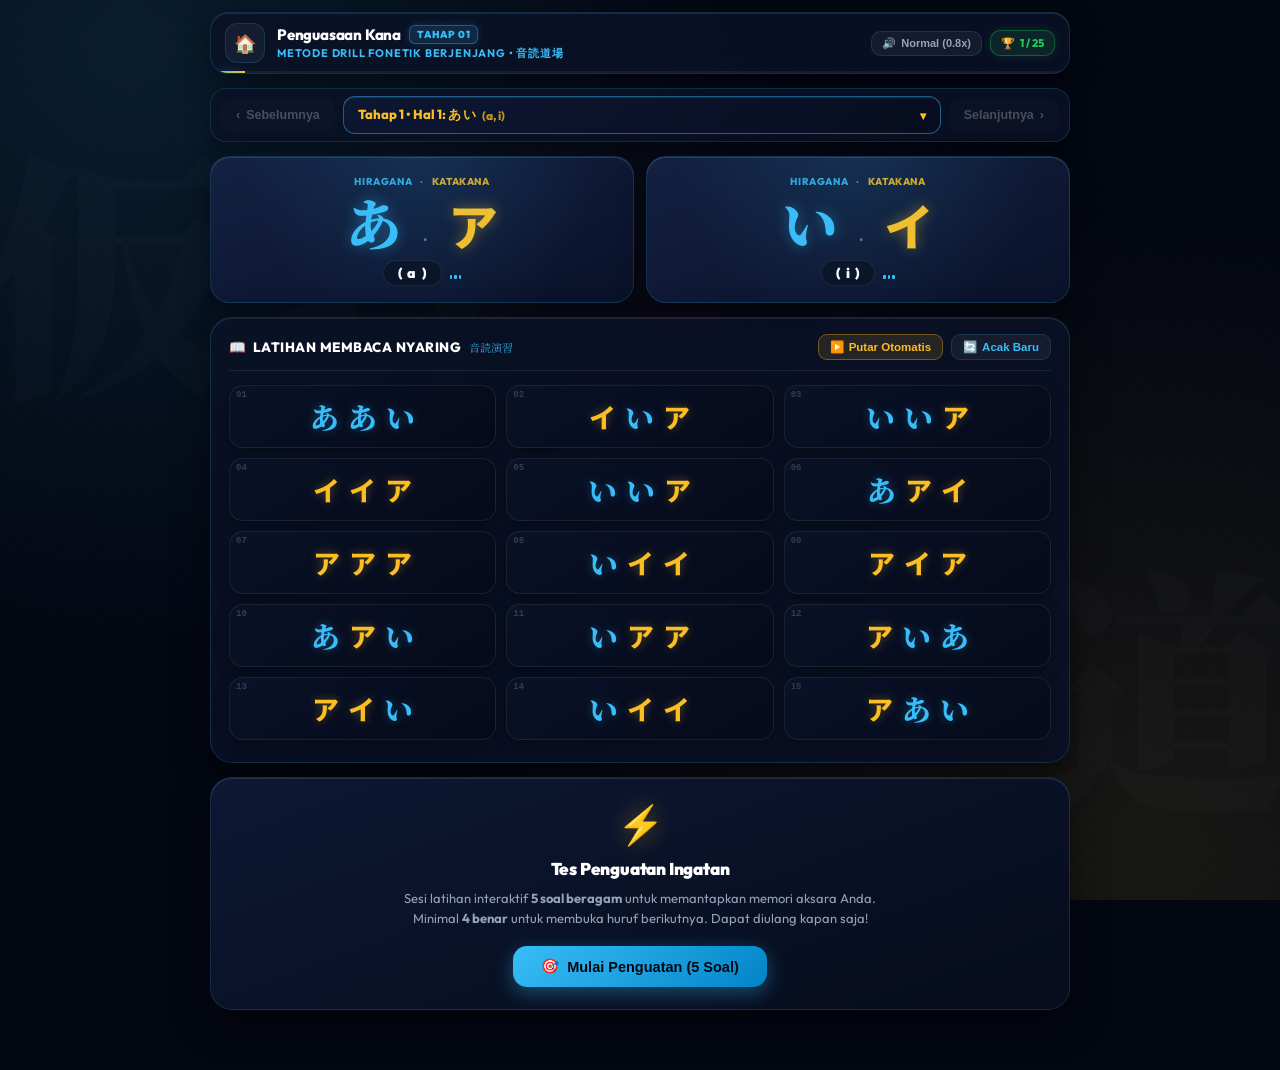
==== modules/kana/index.html @ bd441765 "Add files via upload" ====
<!DOCTYPE html>
<html lang="id">

<head>
  <meta charset="UTF-8">
  <meta name="viewport" content="width=device-width, initial-scale=1.0, viewport-fit=cover">
  <title>Penguasaan Huruf Kana - YOMIKATA N5</title>

  <!-- Google Fonts: Noto Serif JP, Noto Sans JP, Outfit -->
  <link rel="preconnect" href="https://fonts.googleapis.com">
  <link rel="preconnect" href="https://gstatic.com" crossorigin>
  <link
    href="https://fonts.googleapis.com/css2?family=Noto+Sans+JP:wght@700;800;900&family=Noto+Serif+JP:wght@700;800;900&family=Outfit:wght@400;500;600;700;800;900&display=swap"
    rel="stylesheet">

  <link rel="stylesheet" href="style.css?v=10.10">
</head>

<body>

  <!-- Watermark Kaligrafi Jepang di Latar Belakang -->
  <div class="bg-kanji-watermark left">仮名</div>
  <div class="bg-kanji-watermark right">道</div>

  <div class="kana-container">

    <!-- 1. TOP NAVBAR MASTERCLASS -->
    <header class="top-nav-bar">
      <!-- Hairline Progress Track -->
      <div class="nav-progress-track">
        <div class="nav-progress-fill" id="nav-progress-fill" style="width: 4%;"></div>
      </div>

      <div class="nav-left-group">
        <a class="btn-nav-icon" href="../../index.html?portal=1" title="Kembali ke Halaman Awal (Portal Utama)">🏠</a>
        <div class="nav-title-box">
          <div class="nav-title-main">
            <span class="nav-title-text"><span class="title-desktop-prefix">Penguasaan </span>Kana</span>
            <span id="nav-stage-badge" class="nav-stage-badge">TAHAP 01</span>
          </div>
          <span class="nav-title-sub">METODE DRILL FONETIK BERJENJANG • 音読道場</span>
        </div>
      </div>

      <div class="nav-right-group">
        <!-- Pengatur Tempo Lafal -->
        <button type="button" class="btn-speed-toggle" id="btn-speed-toggle" onclick="KanaApp.toggleSpeed()" title="Ubah Kecepatan Suara">
          <span>🔊</span> <span id="speed-label"><span class="speed-text-full">Normal </span>(0.8x)</span>
        </button>

        <!-- Progress Counter -->
        <div class="progress-pill">
          <span>🏆</span>
          <span id="nav-progress-text">1 / 25</span>
        </div>
      </div>
    </header>

    <!-- 2. PAGE NAVIGATION BAR (‹ HAL X / 25 › DENGAN CUSTOM POPOVER) -->
    <nav class="page-nav-bar">
      <button type="button" class="btn-page-step" id="btn-prev-page" onclick="KanaApp.stepPage(-1)" title="Halaman Sebelumnya">
        <span>‹</span> <span class="step-label-text">Sebelumnya</span>
      </button>

      <!-- Custom Dropdown Trigger (Non-browser popover) -->
      <div class="custom-select-trigger" id="custom-select-btn" onclick="KanaApp.toggleDropdown()" title="Pilih Tahap & Halaman">
        <span class="trigger-label" id="custom-select-label">Tahap 1 • Hal 1: あ い</span>
        <span class="trigger-caret" id="custom-select-caret">▾</span>
      </div>

      <button type="button" class="btn-page-step" id="btn-next-page" onclick="KanaApp.stepPage(1)" title="Halaman Selanjutnya">
        <span class="step-label-text">Selanjutnya </span><span>›</span>
      </button>
    </nav>

    <!-- 3. HEADER PENGENALAN HURUF (KANA BESAR + ROMAJI SAJA) -->
    <section class="iqra-header-grid" id="iqra-header-grid">
      <!-- Diisi otomatis oleh KanaApp.renderHeaderLetters() -->
    </section>

    <!-- 4. LEMBAR LATIHAN MEMBACA NYARING (15 KOTAK GENKOUYOUSHI • TANPA ROMAJI) -->
    <main class="iqra-sheet-card">
      <div class="sheet-header-row">
        <div class="sheet-title-box">
          <h2 class="sheet-title">
            <span>📖</span> Latihan Membaca Nyaring
          </h2>
          <span class="sheet-jp-sub">音読演習</span>
        </div>

        <div class="sheet-actions-group">
          <!-- Tombol Putar Otomatis Berurutan (Read-Along) -->
          <button type="button" class="btn-autoplay-drill" id="btn-autoplay-drill" onclick="KanaApp.toggleAutoPlay()" title="Putar Seluruh Kotak Berurutan">
            <span id="autoplay-icon">▶️</span> <span id="autoplay-text">Putar Otomatis</span>
          </button>

          <!-- Tombol Acak Ulang Huruf Baru -->
          <button type="button" class="btn-shuffle-drill" onclick="KanaApp.refreshDrillBoxes()" title="Acak Huruf Latihan Baru">
            <span>🔄</span> <span>Acak Baru</span>
          </button>
        </div>
      </div>

      <div class="drills-iqra-grid" id="drills-iqra-grid">
        <!-- 15 kotak dinamis (5 baris x 3 kolom) diisi oleh KanaApp.renderDrills() -->
      </div>
    </main>

    <!-- 5. MINI TES / UJIAN KELANCARAN KELULUSAN (DOJO ARENA) -->
    <section class="exam-section-card" id="exam-section-card">
      <!-- Diisi otomatis oleh KanaApp.renderExamCard() -->
    </section>

  </div>

  <!-- 6. CUSTOM POPOVER DROPDOWN OVERLAY -->
  <div class="custom-dropdown-overlay hidden" id="custom-dropdown-overlay" onclick="KanaApp.closeDropdown(event)">
    <div class="custom-dropdown-menu" onclick="event.stopPropagation()">
      <div class="dropdown-header-bar">
        <span class="dropdown-title">📑 Daftar Tahap & Halaman</span>
        <button type="button" class="dropdown-close-btn" onclick="KanaApp.toggleDropdown(false)" title="Tutup">✕</button>
      </div>
      <div class="dropdown-scroll-body" id="dropdown-scroll-body">
        <!-- Diisi otomatis oleh KanaApp.renderCustomDropdown() -->
      </div>
    </div>
  </div>

  <!-- SCRIPTS -->
  <script src="data.js?v=10.10"></script>
  <script src="script.js?v=10.10"></script>
</body>

</html>
---- modules/kana/style.css ----
/* ==========================================================================
   YOMIKATA: PENGUASAAN HURUF KANA (METODE IQRA' KANA)
   Desain Edisi Masterclass Obsidian Dojo: Mewah, Berirama, & Nyaman Digunakan
   ========================================================================== */

:root {
  --bg-base: #030712;
  --bg-surface: rgba(11, 18, 38, 0.88);
  --bg-surface-elevated: rgba(16, 27, 56, 0.94);
  --bg-card: rgba(14, 23, 49, 0.9);
  --bg-card-hover: rgba(22, 36, 74, 0.98);

  --border-glass: rgba(56, 189, 248, 0.16);
  --border-glass-subtle: rgba(255, 255, 255, 0.08);
  --border-accent: rgba(56, 189, 248, 0.45);
  --border-gold: rgba(251, 191, 36, 0.45);

  /* Dual Accent: Cyan for Hiragana, Imperial Gold for Katakana */
  --hira-color: #38bdf8;
  --hira-glow: rgba(56, 189, 248, 0.45);
  --hira-deep: #0284c7;

  --kata-color: #fbbf24;
  --kata-glow: rgba(251, 191, 36, 0.45);
  --kata-deep: #d97706;

  --text-main: #f8fafc;
  --text-sub: #94a3b8;
  --text-dim: #64748b;
  --success: #22c55e;
  --success-glow: rgba(34, 197, 94, 0.45);
  --danger: #ef4444;
  --danger-glow: rgba(239, 68, 68, 0.4);

  --font-jp-serif: 'Noto Serif JP', serif;
  --font-jp-sans: 'Noto Sans JP', sans-serif;
  --font-ui: 'Outfit', -apple-system, BlinkMacSystemFont, 'Segoe UI', Roboto, sans-serif;
}

/* ==========================================================================
   RESET & DASAR HALAMAN
   ========================================================================== */
* {
  box-sizing: border-box;
  margin: 0;
  padding: 0;
  -webkit-tap-highlight-color: transparent;
}

::selection {
  background: var(--hira-deep);
  color: #fff;
}

body {
  background-color: var(--bg-base);
  color: var(--text-main);
  font-family: var(--font-ui);
  min-height: 100vh;
  padding: 12px 14px 60px 14px;
  overflow-x: hidden;
  position: relative;
  background-image: 
    radial-gradient(circle at 10% 5%, rgba(56, 189, 248, 0.12) 0%, transparent 42%),
    radial-gradient(circle at 90% 95%, rgba(251, 191, 36, 0.09) 0%, transparent 45%),
    radial-gradient(circle at 50% 50%, rgba(236, 72, 153, 0.04) 0%, transparent 60%);
  background-attachment: fixed;
}

/* Latar Belakang Tekstur Geometris Tradisional Jepang (Asanoha Pattern) */
body::before {
  content: "";
  position: fixed;
  inset: 0;
  background-image: url("data:image/svg+xml,%3Csvg width='40' height='40' viewBox='0 0 40 40' xmlns='http://www.w3.org/2000/svg'%3E%3Cpath d='M20 0l20 20-20 20L0 20zM0 0l40 40M40 0L0 40' fill='none' stroke='%2338bdf8' stroke-width='0.5' stroke-opacity='0.035'/%3E%3C/svg%3E");
  pointer-events: none;
  z-index: 0;
}

/* Watermark Kaligrafi Jepang di Latar */
.bg-kanji-watermark {
  position: fixed;
  font-family: var(--font-jp-serif);
  font-size: clamp(140px, 22vw, 260px);
  font-weight: 900;
  color: rgba(255, 255, 255, 0.016);
  pointer-events: none;
  user-select: none;
  z-index: 0;
  line-height: 1;
}

.bg-kanji-watermark.left {
  top: 15%;
  left: -20px;
}

.bg-kanji-watermark.right {
  bottom: 10%;
  right: -20px;
}

.kana-container {
  max-width: 860px;
  margin: 0 auto;
  display: flex;
  flex-direction: column;
  gap: 14px;
  position: relative;
  z-index: 1;
}

/* ==========================================================================
   1. TOP NAVBAR MASTERCLASS (DENGAN PROGRESS TRACK & SPEED CONTROL)
   ========================================================================== */
.top-nav-bar {
  display: flex;
  align-items: center;
  justify-content: space-between;
  padding: 10px 14px;
  background: var(--bg-surface);
  border: 1px solid var(--border-glass);
  border-radius: 18px;
  backdrop-filter: blur(16px);
  -webkit-backdrop-filter: blur(16px);
  box-shadow: 0 8px 30px rgba(0, 0, 0, 0.45), inset 0 1px 0 rgba(255, 255, 255, 0.1);
  position: relative;
  overflow: hidden;
}

/* Progress Bar Hairline di Dasar Navbar */
.nav-progress-track {
  position: absolute;
  bottom: 0;
  left: 0;
  right: 0;
  height: 2px;
  background: rgba(255, 255, 255, 0.06);
}

.nav-progress-fill {
  height: 100%;
  background: linear-gradient(90deg, var(--hira-color) 0%, var(--kata-color) 100%);
  box-shadow: 0 0 10px var(--hira-glow);
  transition: width 0.4s ease;
}

.nav-left-group {
  display: flex;
  align-items: center;
  gap: 12px;
}

.btn-nav-icon {
  width: 40px;
  height: 40px;
  display: flex;
  align-items: center;
  justify-content: center;
  background: rgba(255, 255, 255, 0.05);
  border: 1px solid var(--border-glass);
  border-radius: 12px;
  color: #fff;
  font-size: 18px;
  text-decoration: none;
  cursor: pointer;
  transition: all 0.2s cubic-bezier(0.4, 0, 0.2, 1);
}

.btn-nav-icon:hover {
  background: rgba(56, 189, 248, 0.18);
  border-color: var(--hira-color);
  box-shadow: 0 0 14px var(--hira-glow);
  transform: translateY(-2px);
}

.btn-nav-icon:active {
  transform: scale(0.94);
}

.nav-title-box {
  display: flex;
  flex-direction: column;
  gap: 2px;
}

.nav-title-main {
  font-size: 15px;
  font-weight: 800;
  color: #fff;
  display: flex;
  align-items: center;
  gap: 8px;
  letter-spacing: -0.2px;
}

.nav-stage-badge {
  font-size: 10px;
  font-weight: 900;
  background: rgba(56, 189, 248, 0.15);
  color: var(--hira-color);
  padding: 2px 7px;
  border-radius: 6px;
  border: 1px solid rgba(56, 189, 248, 0.35);
  box-shadow: 0 0 8px rgba(56, 189, 248, 0.2);
  letter-spacing: 0.5px;
}

.nav-title-sub {
  font-size: 11px;
  font-weight: 700;
  color: var(--hira-color);
  letter-spacing: 0.8px;
  display: flex;
  align-items: center;
  gap: 4px;
}

.nav-right-group {
  display: flex;
  align-items: center;
  gap: 8px;
}

/* Tombol Pengatur Kecepatan Suara */
.btn-speed-toggle {
  background: rgba(255, 255, 255, 0.05);
  border: 1px solid var(--border-glass);
  color: var(--text-sub);
  padding: 5px 10px;
  border-radius: 10px;
  font-size: 11px;
  font-weight: 800;
  cursor: pointer;
  display: flex;
  align-items: center;
  gap: 5px;
  transition: all 0.2s ease;
  user-select: none;
}

.btn-speed-toggle:hover {
  background: rgba(56, 189, 248, 0.15);
  border-color: var(--hira-color);
  color: #fff;
}

.progress-pill {
  background: rgba(34, 197, 94, 0.12);
  border: 1px solid rgba(34, 197, 94, 0.35);
  color: var(--success);
  font-size: 11px;
  font-weight: 800;
  padding: 5px 10px;
  border-radius: 10px;
  display: flex;
  align-items: center;
  gap: 5px;
  box-shadow: 0 0 10px rgba(34, 197, 94, 0.15);
}

/* ==========================================================================
   2. CUSTOM PAGE STEPPER & NON-BROWSER DROPDOWN
   ========================================================================== */
.page-nav-bar {
  display: flex;
  align-items: center;
  justify-content: space-between;
  gap: 8px;
  background: var(--bg-surface);
  border: 1px solid var(--border-glass);
  border-radius: 16px;
  padding: 7px 10px;
  backdrop-filter: blur(12px);
  -webkit-backdrop-filter: blur(12px);
  box-shadow: 0 6px 20px rgba(0, 0, 0, 0.35);
}

.btn-page-step {
  background: rgba(255, 255, 255, 0.05);
  border: 1px solid var(--border-glass);
  color: #fff;
  padding: 9px 14px;
  border-radius: 11px;
  font-size: 12.5px;
  font-weight: 800;
  cursor: pointer;
  display: flex;
  align-items: center;
  gap: 6px;
  transition: all 0.2s cubic-bezier(0.4, 0, 0.2, 1);
  touch-action: manipulation;
  flex-shrink: 0;
}

.btn-page-step:hover:not(:disabled) {
  background: rgba(56, 189, 248, 0.18);
  border-color: var(--hira-color);
  box-shadow: 0 0 14px var(--hira-glow);
  transform: translateY(-1px);
}

.btn-page-step:active:not(:disabled) {
  transform: scale(0.96);
}

.btn-page-step:disabled {
  opacity: 0.25;
  cursor: not-allowed;
  border-color: transparent;
}

/* Custom Dropdown Trigger */
.custom-select-trigger {
  flex: 1;
  background: linear-gradient(135deg, rgba(14, 24, 52, 0.95) 0%, rgba(8, 14, 32, 0.98) 100%);
  border: 1.5px solid var(--border-accent);
  color: var(--kata-color);
  padding: 9px 14px;
  border-radius: 12px;
  display: flex;
  align-items: center;
  justify-content: space-between;
  gap: 8px;
  cursor: pointer;
  font-size: 13px;
  font-weight: 800;
  transition: all 0.2s ease;
  user-select: none;
  min-width: 0;
  box-shadow: inset 0 1px 0 rgba(255, 255, 255, 0.1);
}

.custom-select-trigger:hover {
  background: rgba(18, 32, 68, 0.98);
  border-color: var(--kata-color);
  box-shadow: 0 0 16px rgba(251, 191, 36, 0.25);
  transform: translateY(-1px);
}

.trigger-label {
  white-space: nowrap;
  overflow: hidden;
  text-overflow: ellipsis;
  display: flex;
  align-items: center;
  gap: 6px;
}

.trigger-caret {
  font-size: 12px;
  color: var(--kata-color);
  transition: transform 0.2s ease;
}

/* Custom Popover Modal Overlay */
.custom-dropdown-overlay {
  position: fixed;
  inset: 0;
  background: rgba(3, 7, 18, 0.78);
  backdrop-filter: blur(10px);
  -webkit-backdrop-filter: blur(10px);
  z-index: 999;
  display: flex;
  align-items: center;
  justify-content: center;
  padding: 16px;
  opacity: 1;
  transition: opacity 0.2s ease;
}

.custom-dropdown-overlay.hidden {
  display: none;
  opacity: 0;
}

.custom-dropdown-menu {
  background: linear-gradient(170deg, #0e1a38 0%, #060c1c 100%);
  border: 1.5px solid var(--border-accent);
  box-shadow: 0 20px 50px rgba(0, 0, 0, 0.85), 0 0 30px rgba(56, 189, 248, 0.25);
  border-radius: 20px;
  width: 100%;
  max-width: 460px;
  max-height: 82vh;
  display: flex;
  flex-direction: column;
  overflow: hidden;
  animation: popoverSlideUp 0.25s cubic-bezier(0.16, 1, 0.3, 1);
}

@keyframes popoverSlideUp {
  from {
    opacity: 0;
    transform: scale(0.95) translateY(12px);
  }
  to {
    opacity: 1;
    transform: scale(1) translateY(0);
  }
}

.dropdown-header-bar {
  padding: 14px 18px;
  background: rgba(255, 255, 255, 0.04);
  border-bottom: 1px solid var(--border-glass);
  display: flex;
  align-items: center;
  justify-content: space-between;
}

.dropdown-title {
  font-size: 13.5px;
  font-weight: 800;
  color: #fff;
  letter-spacing: 0.6px;
  text-transform: uppercase;
  display: flex;
  align-items: center;
  gap: 8px;
}

.dropdown-close-btn {
  background: rgba(255, 255, 255, 0.07);
  border: 1px solid var(--border-glass-subtle);
  color: #fff;
  width: 28px;
  height: 28px;
  border-radius: 50%;
  cursor: pointer;
  font-size: 13px;
  display: flex;
  align-items: center;
  justify-content: center;
  transition: all 0.15s ease;
}

.dropdown-close-btn:hover {
  background: rgba(239, 68, 68, 0.25);
  border-color: var(--danger);
  transform: rotate(90deg);
}

.dropdown-scroll-body {
  padding: 12px;
  overflow-y: auto;
  display: flex;
  flex-direction: column;
  gap: 12px;
  scrollbar-width: thin;
  scrollbar-color: var(--border-glass) transparent;
}

.stage-group-box {
  background: rgba(255, 255, 255, 0.02);
  border: 1px solid var(--border-glass-subtle);
  border-radius: 14px;
  padding: 8px 10px;
  display: flex;
  flex-direction: column;
  gap: 5px;
}

.stage-group-label {
  font-size: 11px;
  font-weight: 900;
  color: var(--hira-color);
  padding: 4px 6px;
  text-transform: uppercase;
  letter-spacing: 0.6px;
  display: flex;
  align-items: center;
  justify-content: space-between;
}

.dropdown-item-btn {
  background: rgba(255, 255, 255, 0.035);
  border: 1px solid transparent;
  color: var(--text-sub);
  padding: 10px 12px;
  border-radius: 10px;
  font-size: 13px;
  font-weight: 700;
  text-align: left;
  cursor: pointer;
  display: flex;
  align-items: center;
  justify-content: space-between;
  transition: all 0.15s ease;
}

.dropdown-item-btn:hover:not(.locked) {
  background: rgba(56, 189, 248, 0.16);
  border-color: var(--hira-color);
  color: #fff;
  transform: translateX(3px);
}

.dropdown-item-btn.active {
  background: rgba(251, 191, 36, 0.18);
  border-color: var(--kata-color);
  color: var(--kata-color);
  font-weight: 900;
  box-shadow: 0 0 12px rgba(251, 191, 36, 0.2);
}

.dropdown-item-btn.locked {
  opacity: 0.45;
  cursor: not-allowed;
  background: rgba(255, 255, 255, 0.015);
}

/* ==========================================================================
   3. HEADER PENGENALAN HURUF (2 ATAU 3 HURUF BESAR: KANA + ROMAJI SAJA)
   ========================================================================== */
.iqra-header-grid {
  display: grid;
  grid-template-columns: repeat(auto-fit, minmax(200px, 1fr));
  gap: 12px;
}

.iqra-header-card {
  background: linear-gradient(160deg, rgba(20, 34, 68, 0.95) 0%, rgba(10, 18, 42, 0.98) 100%);
  border: 1.5px solid var(--border-glass);
  border-radius: 20px;
  padding: 18px 14px 16px 14px;
  display: flex;
  flex-direction: column;
  align-items: center;
  justify-content: center;
  gap: 8px;
  cursor: pointer;
  transition: all 0.22s cubic-bezier(0.4, 0, 0.2, 1);
  box-shadow: 0 10px 28px rgba(0, 0, 0, 0.45), inset 0 1px 0 rgba(255, 255, 255, 0.12);
  touch-action: manipulation;
  position: relative;
  overflow: hidden;
}

/* Kilauan diagonal halus pada hover */
.iqra-header-card::after {
  content: "";
  position: absolute;
  inset: 0;
  background: radial-gradient(circle at 50% 0%, rgba(56, 189, 248, 0.12) 0%, transparent 70%);
  pointer-events: none;
}

.iqra-header-card:hover {
  border-color: var(--hira-color);
  box-shadow: 0 12px 35px rgba(56, 189, 248, 0.25), 0 0 20px rgba(56, 189, 248, 0.2);
  transform: translateY(-3px);
}

.iqra-header-card:active {
  transform: scale(0.97);
}

/* Tag kecil penanda Hiragana (Cyan) & Katakana (Gold) */
.iqra-script-tags {
  display: flex;
  align-items: center;
  gap: 8px;
  font-size: 10px;
  font-weight: 800;
  text-transform: uppercase;
  letter-spacing: 0.6px;
  margin-bottom: -2px;
}

.tag-hira {
  color: var(--hira-color);
  opacity: 0.85;
}

.tag-dot {
  font-size: 8px;
  color: var(--text-dim);
}

.tag-kata {
  color: var(--kata-color);
  opacity: 0.85;
}

.iqra-glyph-pair {
  display: flex;
  align-items: baseline;
  justify-content: center;
  gap: 14px;
  position: relative;
}

.iqra-hira {
  font-family: var(--font-jp-serif);
  font-size: clamp(40px, 9.5vw, 56px);
  font-weight: 900;
  color: var(--hira-color);
  line-height: 1;
  text-shadow: 0 0 14px var(--hira-glow);
  transition: transform 0.2s ease;
}

.iqra-dot {
  font-size: 18px;
  color: var(--text-dim);
}

.iqra-kata {
  font-family: var(--font-jp-sans);
  font-size: clamp(36px, 8.5vw, 50px);
  font-weight: 800;
  color: var(--kata-color);
  line-height: 1;
  text-shadow: 0 0 14px var(--kata-glow);
  transition: transform 0.2s ease;
}

.iqra-header-card:hover .iqra-hira,
.iqra-header-card:hover .iqra-kata {
  transform: scale(1.05);
}

/* Romaji Pill yang elegan */
.iqra-romaji-pill {
  background: rgba(0, 0, 0, 0.35);
  border: 1px solid var(--border-glass-subtle);
  border-radius: 20px;
  padding: 3px 14px;
  display: flex;
  align-items: center;
  gap: 6px;
}

.iqra-romaji-text {
  font-size: 14px;
  font-weight: 900;
  color: #fff;
  letter-spacing: 1.2px;
}

/* Indikator Animasi Gelombang Suara (Audio Wave Bars) */
.audio-wave-bars {
  display: inline-flex;
  align-items: flex-end;
  gap: 2px;
  height: 12px;
}

.audio-wave-bars span {
  width: 2.5px;
  background: var(--hira-color);
  border-radius: 1px;
  height: 4px;
  transition: height 0.2s ease;
}

.iqra-header-card.sounding .audio-wave-bars span:nth-child(1) {
  animation: waveAnim 0.35s infinite alternate ease-in-out;
}
.iqra-header-card.sounding .audio-wave-bars span:nth-child(2) {
  animation: waveAnim 0.35s 0.12s infinite alternate ease-in-out;
}
.iqra-header-card.sounding .audio-wave-bars span:nth-child(3) {
  animation: waveAnim 0.35s 0.24s infinite alternate ease-in-out;
}

@keyframes waveAnim {
  from { height: 3px; }
  to { height: 12px; }
}

/* ==========================================================================
   4. LEMBAR LATIHAN MEMBACA NYARING (5 BARIS x 3 KOLOM • 15 KOTAK GENKOUYOUSHI)
   ========================================================================== */
.iqra-sheet-card {
  background: var(--bg-surface);
  border: 1.5px solid var(--border-glass);
  border-radius: 22px;
  padding: 16px 18px 22px 18px;
  display: flex;
  flex-direction: column;
  gap: 14px;
  box-shadow: 0 12px 35px rgba(0, 0, 0, 0.5), inset 0 1px 0 rgba(255, 255, 255, 0.08);
  backdrop-filter: blur(14px);
  -webkit-backdrop-filter: blur(14px);
}

.sheet-header-row {
  display: flex;
  align-items: center;
  justify-content: space-between;
  padding-bottom: 10px;
  border-bottom: 1px solid rgba(255, 255, 255, 0.08);
  gap: 10px;
}

.sheet-title-box {
  display: flex;
  align-items: baseline;
  gap: 8px;
}

.sheet-title {
  font-size: 13.5px;
  font-weight: 800;
  color: #fff;
  display: flex;
  align-items: center;
  gap: 6px;
  letter-spacing: 0.5px;
  text-transform: uppercase;
}

.sheet-jp-sub {
  font-family: var(--font-jp-serif);
  font-size: 11px;
  color: var(--hira-color);
  opacity: 0.85;
}

.sheet-actions-group {
  display: flex;
  align-items: center;
  gap: 8px;
}

/* Tombol Putar Otomatis (Auto-Play Read-Along) */
.btn-autoplay-drill {
  background: rgba(251, 191, 36, 0.12);
  border: 1px solid rgba(251, 191, 36, 0.35);
  color: var(--kata-color);
  padding: 5px 11px;
  border-radius: 9px;
  font-size: 11.5px;
  font-weight: 800;
  cursor: pointer;
  display: inline-flex;
  align-items: center;
  gap: 5px;
  transition: all 0.18s ease;
  user-select: none;
}

.btn-autoplay-drill:hover {
  background: rgba(251, 191, 36, 0.22);
  border-color: var(--kata-color);
  box-shadow: 0 0 12px rgba(251, 191, 36, 0.3);
}

.btn-autoplay-drill.playing {
  background: rgba(239, 68, 68, 0.2);
  border-color: var(--danger);
  color: #fca5a5;
}

/* Tombol Acak Ulang */
.btn-shuffle-drill {
  background: rgba(255, 255, 255, 0.05);
  border: 1px solid var(--border-glass);
  color: var(--hira-color);
  padding: 5px 11px;
  border-radius: 9px;
  font-size: 11.5px;
  font-weight: 800;
  cursor: pointer;
  display: inline-flex;
  align-items: center;
  gap: 5px;
  transition: all 0.18s ease;
  user-select: none;
}

.btn-shuffle-drill:hover {
  background: rgba(56, 189, 248, 0.18);
  border-color: var(--hira-color);
  color: #fff;
  box-shadow: 0 0 12px var(--hira-glow);
}

.btn-shuffle-drill:hover span:first-child {
  transform: rotate(180deg);
  transition: transform 0.3s ease;
}

/* Grid 5 Baris ke Bawah x 3 Kolom ke Samping (15 Kotak Total) */
.drills-iqra-grid {
  display: grid;
  grid-template-columns: repeat(3, 1fr);
  gap: 10px;
}

.iqra-3char-box {
  background: linear-gradient(150deg, rgba(10, 18, 40, 0.92) 0%, rgba(6, 11, 26, 0.96) 100%);
  border: 1.5px solid var(--border-glass-subtle);
  border-radius: 14px;
  padding: 16px 8px;
  display: flex;
  align-items: center;
  justify-content: center;
  gap: 9px;
  cursor: pointer;
  transition: all 0.18s cubic-bezier(0.4, 0, 0.2, 1);
  touch-action: manipulation;
  user-select: none;
  position: relative;
  box-shadow: 0 4px 14px rgba(0, 0, 0, 0.35);
  overflow: hidden;
}

/* Nomor Petak Micro (01 - 15) di Pojok Kiri Atas Tile ala Lembaran Kerja */
.iqra-3char-box::before {
  content: attr(data-tile-num);
  position: absolute;
  top: 4px;
  left: 6px;
  font-size: 9px;
  font-weight: 800;
  color: rgba(255, 255, 255, 0.18);
  font-family: monospace;
  pointer-events: none;
}

.iqra-3char-box:hover {
  background: rgba(56, 189, 248, 0.12);
  border-color: var(--hira-color);
  box-shadow: 0 0 18px rgba(56, 189, 248, 0.28);
  transform: translateY(-2px);
}

.iqra-3char-box:active {
  transform: scale(0.96);
}

/* Efek Saat Kotak Bersuara (Sounding / Auto-play) */
.iqra-3char-box.sounding {
  background: rgba(56, 189, 248, 0.25) !important;
  border-color: var(--hira-color) !important;
  box-shadow: 0 0 25px var(--hira-glow), inset 0 0 15px rgba(56, 189, 248, 0.25) !important;
  transform: scale(1.02);
}

.k-char-hira {
  font-family: var(--font-jp-serif);
  font-size: clamp(23px, 5.5vw, 29px);
  font-weight: 900;
  color: var(--hira-color);
  line-height: 1;
  text-shadow: 0 0 10px rgba(56, 189, 248, 0.35);
}

.k-char-kata {
  font-family: var(--font-jp-sans);
  font-size: clamp(21px, 5vw, 27px);
  font-weight: 800;
  color: var(--kata-color);
  line-height: 1;
  text-shadow: 0 0 10px rgba(251, 191, 36, 0.35);
}

/* ==========================================================================
   5. MINI TES & UJIAN KELANCARAN KELULUSAN (DOJO ARENA)
   ========================================================================== */
.exam-section-card {
  background: linear-gradient(160deg, rgba(14, 25, 54, 0.95) 0%, rgba(6, 12, 28, 0.98) 100%);
  border: 1.5px solid var(--border-glass);
  border-radius: 22px;
  padding: 22px 18px;
  display: flex;
  flex-direction: column;
  gap: 14px;
  text-align: center;
  box-shadow: 0 12px 35px rgba(0, 0, 0, 0.5), inset 0 1px 0 rgba(255, 255, 255, 0.1);
  position: relative;
  overflow: hidden;
}

.exam-section-card.is-stage-final {
  border-color: var(--border-gold);
  box-shadow: 0 0 35px rgba(251, 191, 36, 0.25), inset 0 1px 0 rgba(251, 191, 36, 0.2);
}

.exam-banner-idle {
  display: flex;
  flex-direction: column;
  align-items: center;
  gap: 10px;
}

.exam-badge-icon {
  font-size: 38px;
  filter: drop-shadow(0 0 12px rgba(251, 191, 36, 0.4));
  animation: pulseIcon 2.5s infinite ease-in-out;
}

@keyframes pulseIcon {
  0%, 100% { transform: scale(1); }
  50% { transform: scale(1.08); }
}

.exam-title-text {
  font-size: 17px;
  font-weight: 900;
  color: #fff;
  letter-spacing: -0.2px;
}

.exam-desc-text {
  font-size: 13px;
  color: var(--text-sub);
  max-width: 480px;
  line-height: 1.5;
}

.btn-start-exam {
  background: linear-gradient(135deg, #38bdf8 0%, #0284c7 100%);
  color: #030712;
  font-size: 14.5px;
  font-weight: 900;
  padding: 12px 28px;
  border-radius: 14px;
  border: none;
  cursor: pointer;
  margin-top: 8px;
  box-shadow: 0 6px 20px rgba(56, 189, 248, 0.35);
  transition: all 0.2s cubic-bezier(0.4, 0, 0.2, 1);
  touch-action: manipulation;
  display: inline-flex;
  align-items: center;
  gap: 8px;
}

.btn-start-exam.gold {
  background: linear-gradient(135deg, #fbbf24 0%, #d97706 100%);
  box-shadow: 0 6px 20px rgba(251, 191, 36, 0.4);
}

.btn-start-exam:hover {
  transform: translateY(-2px);
  filter: brightness(1.1);
}

.btn-start-exam:active {
  transform: scale(0.97);
}

/* Exam Active Panel State */
.exam-active-panel {
  display: flex;
  flex-direction: column;
  align-items: center;
  gap: 16px;
  width: 100%;
  animation: examPanelEnter 0.28s cubic-bezier(0.16, 1, 0.3, 1);
}

@keyframes examPanelEnter {
  0% { opacity: 0; transform: translateY(8px) scale(0.99); }
  100% { opacity: 1; transform: translateY(0) scale(1); }
}

.exam-meta-bar {
  display: flex;
  align-items: center;
  justify-content: space-between;
  width: 100%;
  max-width: 420px;
  font-size: 11.5px;
  font-weight: 800;
  gap: 8px;
  flex-wrap: wrap;
}

.exam-model-badge {
  background: rgba(255, 255, 255, 0.05);
  border: 1px solid rgba(255, 255, 255, 0.12);
  color: var(--text-sub);
  font-size: 10.5px;
  font-weight: 700;
  padding: 2px 8px;
  border-radius: 6px;
  letter-spacing: 0.3px;
  white-space: nowrap;
}

.exam-streak-pill {
  background: linear-gradient(135deg, rgba(239, 68, 68, 0.3) 0%, rgba(245, 158, 11, 0.38) 100%);
  border: 1px solid rgba(245, 158, 11, 0.7);
  color: #fde047;
  font-size: 10.5px;
  font-weight: 900;
  padding: 2px 9px;
  border-radius: 999px;
  box-shadow: 0 0 14px rgba(245, 158, 11, 0.4);
  animation: streakFire 0.6s infinite alternate ease-in-out;
  display: inline-flex;
  align-items: center;
  gap: 3px;
  white-space: nowrap;
}

@keyframes streakFire {
  0% { transform: scale(0.96); box-shadow: 0 0 8px rgba(245, 158, 11, 0.3); }
  100% { transform: scale(1.05); box-shadow: 0 0 18px rgba(245, 158, 11, 0.65); }
}

/* Script Target Badges (Hiragana vs Katakana Indicator) */
.script-badge {
  display: inline-flex;
  align-items: center;
  gap: 6px;
  font-size: 11px;
  font-weight: 800;
  padding: 4px 12px;
  border-radius: 999px;
  letter-spacing: 0.5px;
  user-select: none;
  box-shadow: 0 2px 8px rgba(0, 0, 0, 0.3);
}

.script-badge.hira-badge {
  background: rgba(56, 189, 248, 0.15);
  border: 1.5px solid rgba(56, 189, 248, 0.55);
  color: var(--hira-color);
  box-shadow: 0 0 14px rgba(56, 189, 248, 0.25);
}

.script-badge.kata-badge {
  background: rgba(251, 191, 36, 0.15);
  border: 1.5px solid rgba(251, 191, 36, 0.55);
  color: var(--kata-color);
  box-shadow: 0 0 14px rgba(251, 191, 36, 0.25);
}

/* Floating Praise Toast */
.praise-toast {
  position: fixed;
  z-index: 100000;
  pointer-events: none;
  font-size: 13.5px;
  font-weight: 900;
  padding: 6px 14px;
  border-radius: 999px;
  letter-spacing: 0.4px;
  transform: translate(-50%, -50%);
  animation: praiseFloat 0.95s cubic-bezier(0.16, 1, 0.3, 1) forwards;
  white-space: nowrap;
  box-shadow: 0 10px 28px rgba(0, 0, 0, 0.55);
}

.praise-toast.toast-correct {
  background: linear-gradient(135deg, rgba(16, 185, 129, 0.96), rgba(5, 150, 105, 0.98));
  border: 1.5px solid rgba(110, 231, 183, 0.85);
  color: #ffffff;
  text-shadow: 0 1px 3px rgba(0, 0, 0, 0.35);
}

.praise-toast.toast-wrong {
  background: linear-gradient(135deg, rgba(239, 68, 68, 0.96), rgba(185, 28, 28, 0.98));
  border: 1.5px solid rgba(252, 165, 165, 0.85);
  color: #ffffff;
}

@keyframes praiseFloat {
  0% { opacity: 0; transform: translate(-50%, 6px) scale(0.85); }
  22% { opacity: 1; transform: translate(-50%, -18px) scale(1.08); }
  72% { opacity: 1; transform: translate(-50%, -28px) scale(1); }
  100% { opacity: 0; transform: translate(-50%, -44px) scale(0.95); }
}

.exam-progress-bar-wrap {
  width: 100%;
  max-width: 420px;
  height: 6px;
  background: rgba(255, 255, 255, 0.08);
  border-radius: 4px;
  overflow: hidden;
  position: relative;
}

.exam-progress-fill {
  height: 100%;
  background: var(--hira-color);
  box-shadow: 0 0 10px var(--hira-glow);
  transition: width 0.35s ease;
}

.exam-progress-fill.gold {
  background: var(--kata-color);
  box-shadow: 0 0 10px var(--kata-glow);
}

/* Pedestal Huruf Soal Kombinasi */
.exam-question-glyph {
  min-height: 90px;
  display: flex;
  flex-direction: column;
  align-items: center;
  justify-content: center;
  gap: 6px;
}

.exam-combo-row {
  display: inline-flex;
  align-items: baseline;
  justify-content: center;
  gap: 16px;
  padding: 8px 24px;
  background: rgba(0, 0, 0, 0.3);
  border: 1px solid var(--border-glass);
  border-radius: 18px;
  box-shadow: 0 8px 25px rgba(0, 0, 0, 0.4);
}

.exam-combo-row .k-char-hira {
  font-family: var(--font-jp-serif);
  font-size: clamp(42px, 10vw, 58px);
  color: var(--hira-color);
  text-shadow: 0 0 16px var(--hira-glow);
}

.exam-combo-row .k-char-kata {
  font-family: var(--font-jp-sans);
  font-size: clamp(38px, 9vw, 52px);
  color: var(--kata-color);
  text-shadow: 0 0 16px var(--kata-glow);
}

.exam-combo-gap {
  display: inline-block;
  width: 4px;
}

.exam-options-grid {
  display: grid;
  grid-template-columns: 1fr 1fr;
  gap: 10px;
  width: 100%;
  max-width: 420px;
}

.exam-opt-btn {
  background: linear-gradient(145deg, rgba(255, 255, 255, 0.06) 0%, rgba(255, 255, 255, 0.02) 100%);
  border: 1.5px solid var(--border-glass-subtle);
  color: #fff;
  padding: 14px 10px;
  border-radius: 14px;
  font-size: 16px;
  font-weight: 800;
  cursor: pointer;
  transition: all 0.16s ease;
  touch-action: manipulation;
  display: flex;
  align-items: center;
  justify-content: center;
  gap: 8px;
  position: relative;
  box-shadow: 0 4px 12px rgba(0, 0, 0, 0.3);
}

.exam-opt-btn .key-hint {
  font-size: 10px;
  color: var(--text-dim);
  background: rgba(255, 255, 255, 0.08);
  padding: 2px 6px;
  border-radius: 5px;
  position: absolute;
  left: 10px;
}

.exam-opt-btn:hover:not(:disabled) {
  background: rgba(56, 189, 248, 0.18);
  border-color: var(--hira-color);
  box-shadow: 0 0 16px var(--hira-glow);
  transform: translateY(-2px);
}

.exam-opt-btn.correct {
  background: rgba(34, 197, 94, 0.35) !important;
  border-color: var(--success) !important;
  color: #86efac !important;
  box-shadow: 0 0 20px var(--success-glow) !important;
  animation: correctBounce 0.45s cubic-bezier(0.175, 0.885, 0.32, 1.275);
}

.exam-opt-btn.wrong {
  background: rgba(239, 68, 68, 0.35) !important;
  border-color: var(--danger) !important;
  color: #fca5a5 !important;
  animation: shakeWrong 0.4s ease-in-out;
}

@keyframes correctBounce {
  0% { transform: scale(0.95); }
  45% { transform: scale(1.08); filter: brightness(1.25); }
  100% { transform: scale(1); }
}

@keyframes shakeWrong {
  0%, 100% { transform: translateX(0); }
  25% { transform: translateX(-6px); }
  50% { transform: translateX(6px); }
  75% { transform: translateX(-4px); }
}

/* ==========================================================================
   MODEL 2: BENAR ATAU SALAH (TRUE / FALSE)
   ========================================================================== */
.tf-options-grid {
  display: grid;
  grid-template-columns: 1fr 1fr;
  gap: 12px;
  width: 100%;
  max-width: 420px;
}

.btn-tf {
  padding: 16px 12px;
  border-radius: 14px;
  font-size: 16px;
  font-weight: 900;
  cursor: pointer;
  border: 1.5px solid transparent;
  display: flex;
  align-items: center;
  justify-content: center;
  gap: 8px;
  transition: all 0.18s ease;
  touch-action: manipulation;
}

.btn-tf.true-opt {
  background: rgba(34, 197, 94, 0.15);
  border-color: rgba(34, 197, 94, 0.4);
  color: #86efac;
}

.btn-tf.true-opt:hover:not(:disabled) {
  background: rgba(34, 197, 94, 0.3);
  box-shadow: 0 0 20px var(--success-glow);
  transform: translateY(-2px);
}

.btn-tf.false-opt {
  background: rgba(239, 68, 68, 0.15);
  border-color: rgba(239, 68, 68, 0.4);
  color: #fca5a5;
}

.btn-tf.false-opt:hover:not(:disabled) {
  background: rgba(239, 68, 68, 0.3);
  box-shadow: 0 0 20px var(--danger-glow);
  transform: translateY(-2px);
}

/* ==========================================================================
   MODEL 3: MATCH PAIRS KEMBAR
   ========================================================================== */
.match-pairs-arena {
  display: flex;
  flex-direction: column;
  align-items: center;
  gap: 12px;
  width: 100%;
  max-width: 440px;
}

.match-pairs-grid {
  display: grid;
  gap: 10px;
  width: 100%;
}

.match-pairs-grid.grid-cols-3 {
  grid-template-columns: repeat(3, 1fr);
  max-width: 440px;
}

.match-pairs-grid.grid-cols-4 {
  grid-template-columns: repeat(4, 1fr);
  max-width: 480px;
  gap: 8px;
}

@media (max-width: 480px) {
  .match-pairs-grid.grid-cols-4 {
    grid-template-columns: repeat(4, 1fr);
    gap: 6px;
  }
  .match-pairs-grid.grid-cols-4 .match-pair-card {
    padding: 10px 4px;
    min-height: 60px;
  }
  .match-pairs-grid.grid-cols-4 .match-pair-card span {
    font-size: 26px !important;
  }
}

.match-pair-card {
  background: linear-gradient(150deg, rgba(16, 28, 58, 0.95) 0%, rgba(8, 14, 32, 0.98) 100%);
  border: 1.5px solid var(--border-glass);
  border-radius: 14px;
  padding: 16px 8px;
  display: flex;
  align-items: center;
  justify-content: center;
  cursor: pointer;
  transition: all 0.18s ease;
  user-select: none;
  min-height: 72px;
  box-shadow: 0 4px 14px rgba(0, 0, 0, 0.3);
}

.match-pair-card:hover:not(.matched):not(.missed):not(.missed-reveal):not(.selected) {
  border-color: var(--hira-color);
  transform: translateY(-2px);
}

.match-pair-card.selected {
  background: rgba(251, 191, 36, 0.22) !important;
  border-color: var(--kata-color) !important;
  box-shadow: 0 0 20px var(--kata-glow) !important;
  transform: scale(1.04);
}

.match-pair-card.matched {
  border-color: var(--success);
  pointer-events: none;
  animation: matchCardPop 0.5s cubic-bezier(0.175, 0.885, 0.32, 1.275) forwards;
}

.match-pair-card.wrong {
  background: rgba(239, 68, 68, 0.25) !important;
  border-color: var(--danger) !important;
  box-shadow: 0 0 18px rgba(239, 68, 68, 0.55) !important;
  animation: shakeWrong 0.4s ease-in-out;
}

.match-pair-card.missed-reveal {
  background: rgba(248, 113, 113, 0.18) !important;
  border-color: #f87171 !important;
  box-shadow: 0 0 18px rgba(248, 113, 113, 0.65) !important;
  transform: scale(1.05);
  pointer-events: none;
}

.match-pair-card.missed {
  border-color: rgba(239, 68, 68, 0.45);
  pointer-events: none;
  animation: matchCardMissFade 0.45s ease-out forwards;
}

@keyframes matchCardPop {
  0% { transform: scale(1); }
  40% { transform: scale(1.15); border-color: var(--success); box-shadow: 0 0 24px rgba(52, 211, 153, 0.8); }
  100% { transform: scale(0.92); opacity: 0.28; border-color: var(--success); }
}

@keyframes matchCardMissFade {
  0% { transform: scale(1.05); opacity: 0.9; border-color: #f87171; }
  100% { transform: scale(0.92); opacity: 0.2; border-color: rgba(239, 68, 68, 0.35); }
}

/* ==========================================================================
   MODEL 4: SORTIR KERANJANG (HIRAGANA VS KATAKANA)
   ========================================================================== */
.basket-sort-arena {
  display: flex;
  flex-direction: column;
  align-items: center;
  gap: 16px;
  width: 100%;
  max-width: 440px;
}

.basket-item-display {
  padding: 16px 32px;
  background: rgba(0, 0, 0, 0.4);
  border: 1.5px solid var(--border-glass);
  border-radius: 18px;
  box-shadow: 0 8px 25px rgba(0, 0, 0, 0.4);
  font-size: clamp(38px, 9vw, 54px);
  font-weight: 900;
  display: flex;
  align-items: center;
  justify-content: center;
}

.baskets-row {
  display: grid;
  grid-template-columns: 1fr 1fr;
  gap: 12px;
  width: 100%;
}

.basket-btn {
  padding: 16px 10px;
  border-radius: 16px;
  cursor: pointer;
  display: flex;
  flex-direction: column;
  align-items: center;
  gap: 6px;
  font-size: 14.5px;
  font-weight: 900;
  transition: all 0.2s ease;
  touch-action: manipulation;
  border: 1.5px solid transparent;
}

.basket-btn.hira-basket {
  background: rgba(56, 189, 248, 0.12);
  border-color: rgba(56, 189, 248, 0.35);
  color: var(--hira-color);
}

.basket-btn.hira-basket:hover {
  background: rgba(56, 189, 248, 0.24);
  box-shadow: 0 0 20px var(--hira-glow);
  transform: translateY(-2px);
}

.basket-btn.kata-basket {
  background: rgba(251, 191, 36, 0.12);
  border-color: rgba(251, 191, 36, 0.35);
  color: var(--kata-color);
}

.basket-btn.kata-basket:hover {
  background: rgba(251, 191, 36, 0.24);
  box-shadow: 0 0 20px var(--kata-glow);
  transform: translateY(-2px);
}

/* ==========================================================================
   MODEL 5: TEBAK DENGAR SUARA
   ========================================================================== */
.audio-play-prompt-btn {
  background: linear-gradient(135deg, rgba(56, 189, 248, 0.25) 0%, rgba(2, 132, 199, 0.35) 100%);
  border: 1.5px solid var(--hira-color);
  color: #fff;
  padding: 14px 28px;
  border-radius: 16px;
  font-size: 15px;
  font-weight: 800;
  cursor: pointer;
  display: inline-flex;
  align-items: center;
  gap: 10px;
  box-shadow: 0 0 20px rgba(56, 189, 248, 0.3);
  transition: all 0.2s ease;
  margin-bottom: 6px;
}

.audio-play-prompt-btn:hover {
  transform: scale(1.03);
  background: rgba(56, 189, 248, 0.4);
}

/* ==========================================================================
   MODEL 6: SUSUN BALOK KATA (WORD SCRAMBLE)
   ========================================================================== */
.scramble-arena {
  display: flex;
  flex-direction: column;
  align-items: center;
  gap: 16px;
  width: 100%;
  max-width: 440px;
}

.scramble-word-hint {
  font-size: 13.5px;
  font-weight: 800;
  color: var(--text-sub);
}

.scramble-slots-row {
  display: flex;
  gap: 8px;
  justify-content: center;
  min-height: 60px;
}

.scramble-slot {
  width: 58px;
  height: 58px;
  background: rgba(0, 0, 0, 0.35);
  border: 2px dashed rgba(255, 255, 255, 0.2);
  border-radius: 14px;
  display: flex;
  align-items: center;
  justify-content: center;
  font-size: 30px;
  font-weight: 900;
  cursor: pointer;
  transition: all 0.15s ease;
}

.scramble-slot.filled {
  border-style: solid;
  border-color: var(--hira-color);
  background: rgba(56, 189, 248, 0.15);
  box-shadow: 0 0 14px var(--hira-glow);
}

.scramble-tiles-row {
  display: flex;
  gap: 10px;
  justify-content: center;
  flex-wrap: wrap;
}

.scramble-tile {
  width: 56px;
  height: 56px;
  background: linear-gradient(145deg, rgba(20, 34, 68, 0.95) 0%, rgba(10, 18, 40, 0.98) 100%);
  border: 1.5px solid var(--border-glass);
  border-radius: 12px;
  display: flex;
  align-items: center;
  justify-content: center;
  font-size: 28px;
  font-weight: 900;
  color: #fff;
  cursor: pointer;
  transition: all 0.15s ease;
  touch-action: manipulation;
  box-shadow: 0 4px 12px rgba(0, 0, 0, 0.35);
}

.scramble-tile:hover {
  border-color: var(--kata-color);
  transform: translateY(-2px);
}

.scramble-tile.used {
  opacity: 0.25;
  pointer-events: none;
  transform: scale(0.92);
}

/* ==========================================================================
   MODEL 7: LENGKAPI HURUF YANG HILANG (FILL IN THE BLANK)
   ========================================================================== */
.fill-word-display {
  display: flex;
  align-items: center;
  justify-content: center;
  gap: 8px;
  padding: 12px 24px;
  background: rgba(0, 0, 0, 0.35);
  border: 1.5px solid var(--border-glass);
  border-radius: 18px;
  font-size: 36px;
  font-weight: 900;
}

.fill-blank-box {
  display: inline-flex;
  align-items: center;
  justify-content: center;
  width: 52px;
  height: 52px;
  border: 2px dashed var(--kata-color);
  border-radius: 12px;
  color: var(--kata-color);
  background: rgba(251, 191, 36, 0.1);
  animation: pulseBlank 1.5s infinite ease-in-out;
}

@keyframes pulseBlank {
  0%, 100% { border-color: var(--kata-color); }
  50% { border-color: rgba(251, 191, 36, 0.4); }
}

/* ==========================================================================
   MODEL 8: TIME ATTACK (KETUK KILAT BERWAKTU)
   ========================================================================== */
.time-attack-arena {
  display: flex;
  flex-direction: column;
  align-items: center;
  gap: 12px;
  width: 100%;
  max-width: 440px;
}

.time-attack-timer-track {
  width: 100%;
  height: 8px;
  background: rgba(255, 255, 255, 0.08);
  border-radius: 4px;
  overflow: hidden;
}

.time-attack-timer-fill {
  height: 100%;
  background: linear-gradient(90deg, #ef4444 0%, #fbbf24 60%, #22c55e 100%);
  transition: width 0.1s linear;
}

.time-attack-grid {
  display: grid;
  grid-template-columns: repeat(3, 1fr);
  gap: 10px;
  width: 100%;
}

.time-attack-card {
  background: rgba(16, 28, 58, 0.95);
  border: 1.5px solid var(--border-glass);
  border-radius: 14px;
  padding: 18px 8px;
  font-size: 32px;
  font-weight: 900;
  display: flex;
  align-items: center;
  justify-content: center;
  cursor: pointer;
  transition: all 0.15s ease;
  user-select: none;
}

.time-attack-card:hover {
  transform: scale(1.05);
}

.time-attack-card.popped {
  background: rgba(34, 197, 94, 0.3) !important;
  border-color: var(--success) !important;
  color: #86efac !important;
  pointer-events: none;
  transform: scale(0.94);
}

/* Exam Result Panel */
.exam-result-panel {
  display: flex;
  flex-direction: column;
  align-items: center;
  gap: 12px;
  padding: 10px 0;
}

.result-stars-row {
  display: flex;
  gap: 6px;
  font-size: 26px;
}

.result-badge-text {
  font-size: 22px;
  font-weight: 900;
  color: #fff;
  letter-spacing: -0.3px;
}

.result-score-val {
  font-size: 32px;
  font-weight: 900;
  color: var(--kata-color);
  text-shadow: 0 0 20px rgba(251, 191, 36, 0.4);
}

.btn-next-page-gate {
  background: linear-gradient(135deg, #22c55e 0%, #16a34a 100%);
  color: #030712;
  font-size: 14.5px;
  font-weight: 900;
  padding: 13px 28px;
  border-radius: 14px;
  border: none;
  cursor: pointer;
  box-shadow: 0 6px 20px rgba(34, 197, 94, 0.4);
  transition: all 0.2s cubic-bezier(0.4, 0, 0.2, 1);
  touch-action: manipulation;
  display: inline-flex;
  align-items: center;
  gap: 6px;
}

.btn-next-page-gate:hover {
  transform: translateY(-2px);
  filter: brightness(1.1);
}

/* ==========================================================================
   6. RESPONSIVE MOBILE ADJUSTMENTS (MAKSIMALKAN CAKRAWALA & SAMA DENGAN DESKTOP)
   ========================================================================== */
@media (max-width: 640px) {
  /* ========================================================================
     1. TURBO OPTIMISASI PERFORMA MOBILE (BEBAS DROP FPS / SILKY SMOOTH 60FPS)
     ======================================================================== */
  body {
    background-attachment: scroll !important;
    padding: 6px 8px 45px 8px !important;
  }

  /* Nonaktifkan render tekstur SVG dan kaligrafi raksasa di mobile untuk hemat GPU */
  body::before {
    display: none !important;
  }
  .bg-kanji-watermark {
    display: none !important;
  }

  /* Nonaktifkan filter blur (backdrop-filter) yang bikin drop FPS di GPU ponsel */
  .top-nav-bar,
  .page-nav-bar,
  .iqra-sheet-card,
  .exam-section-card,
  .custom-dropdown-menu,
  .custom-dropdown-overlay {
    backdrop-filter: none !important;
    -webkit-backdrop-filter: none !important;
    background: rgba(9, 15, 34, 0.98) !important;
  }

  /* Sederhanakan bayangan multi-pass menjadi single-pass ringan */
  .top-nav-bar,
  .page-nav-bar,
  .iqra-sheet-card,
  .exam-section-card {
    box-shadow: 0 4px 14px rgba(0, 0, 0, 0.45) !important;
  }

  .kana-container {
    gap: 6px;
    width: 100%;
    max-width: 100%;
  }

  /* ========================================================================
     2. TOP NAVBAR: SINGLE-ROW ULTRA SLIM (ANTI PATAH BARIS / TINGGI ~38px)
     ======================================================================== */
  .top-nav-bar {
    padding: 4px 8px;
    border-radius: 10px;
    gap: 4px;
    min-height: 38px;
    align-items: center;
  }

  .nav-left-group {
    gap: 5px;
    flex-shrink: 1;
    min-width: 0;
    align-items: center;
    white-space: nowrap;
  }

  .btn-nav-icon {
    width: 26px;
    height: 26px;
    font-size: 13px;
    border-radius: 6px;
    flex-shrink: 0;
  }

  .nav-title-box {
    min-width: 0;
  }

  .nav-title-main {
    font-size: 11.5px;
    font-weight: 800;
    gap: 4px;
    white-space: nowrap;
    flex-wrap: nowrap;
    overflow: hidden;
  }

  .title-desktop-prefix {
    display: none !important;
  }

  .nav-stage-badge {
    font-size: 8px;
    padding: 1px 4px;
    border-radius: 4px;
    white-space: nowrap;
    flex-shrink: 0;
  }

  .nav-title-sub {
    display: none !important;
  }

  .nav-right-group {
    gap: 4px;
    flex-shrink: 0;
    white-space: nowrap;
    align-items: center;
  }

  .btn-speed-toggle {
    padding: 3px 5px;
    font-size: 10px;
    border-radius: 6px;
    white-space: nowrap;
  }

  .speed-text-full {
    display: none;
  }

  .progress-pill {
    padding: 3px 5px;
    font-size: 10px;
    border-radius: 6px;
    white-space: nowrap;
  }

  #nav-progress-text {
    white-space: nowrap;
  }

  /* ========================================================================
     3. PAGE NAVIGATION BAR: ULTRA SLIM (ICON BUTTONS + CLEAN DROPDOWN)
     ======================================================================== */
  .page-nav-bar {
    padding: 3px 6px;
    gap: 4px;
    border-radius: 10px;
    min-height: 30px;
  }

  .btn-page-step {
    width: 26px;
    height: 26px;
    padding: 0;
    display: flex;
    align-items: center;
    justify-content: center;
    font-size: 13px;
    border-radius: 6px;
    flex-shrink: 0;
  }

  .step-label-text {
    display: none !important;
  }

  .custom-select-trigger {
    padding: 3px 6px;
    font-size: 10.5px;
    font-weight: 700;
    border-radius: 6px;
    min-height: 26px;
    flex: 1;
    overflow: hidden;
    text-overflow: ellipsis;
    white-space: nowrap;
  }

  /* ========================================================================
     4. HEADER CARDS: SLIM & BERDAMPINGAN (TINGGI ~55px)
     ======================================================================== */
  .iqra-header-grid {
    grid-template-columns: repeat(2, 1fr);
    gap: 4px;
  }

  .iqra-header-card {
    padding: 5px 4px 4px 4px;
    border-radius: 10px;
    gap: 2px;
  }

  .iqra-script-tags {
    font-size: 7px;
    gap: 3px;
    opacity: 0.7;
    margin-bottom: 0;
  }

  .iqra-hira {
    font-size: clamp(22px, 6vw, 26px);
  }

  .iqra-dot {
    font-size: 9px;
  }

  .iqra-kata {
    font-size: clamp(20px, 5.5vw, 24px);
  }

  .iqra-romaji-pill {
    padding: 1px 6px;
    margin-top: 0;
  }

  .iqra-romaji-text {
    font-size: 10px;
  }

  /* ========================================================================
     5. LEMBAR LATIHAN 15 KOTAK: KOMPAK, SHARP, & BEBAS LAG
     ======================================================================== */
  .iqra-sheet-card {
    padding: 8px 6px 10px 6px;
    border-radius: 12px;
    gap: 6px;
  }

  .sheet-header-row {
    padding-bottom: 2px;
    gap: 4px;
    flex-wrap: nowrap;
    align-items: center;
    justify-content: space-between;
  }

  .sheet-title {
    font-size: 11px;
    white-space: nowrap;
  }

  .sheet-jp-sub {
    display: none !important;
  }

  .sheet-actions-group {
    width: auto;
    display: flex;
    gap: 4px;
    flex-shrink: 0;
  }

  .btn-autoplay-drill,
  .btn-shuffle-drill {
    justify-content: center;
    padding: 3px 6px;
    font-size: 10px;
    border-radius: 6px;
    min-height: 24px;
  }

  .drills-iqra-grid {
    gap: 4px;
  }

  .iqra-3char-box {
    padding: 7px 2px 5px 2px;
    gap: 2px;
    border-radius: 7px;
    min-height: 38px;
  }

  .iqra-3char-box::before {
    top: 1px;
    left: 3px;
    font-size: 6.5px;
    opacity: 0.18;
  }

  .k-char-hira {
    font-size: clamp(17px, 4.6vw, 21px);
  }

  .k-char-kata {
    font-size: clamp(15px, 4.2vw, 19px);
  }

  /* 5. Dojo Arena / Exam Card: Proporsional & Nyaman Ditap */
  .exam-section-card {
    padding: 14px 10px;
    border-radius: 14px;
    gap: 10px;
  }

  .exam-badge-icon {
    font-size: 32px;
  }

  .exam-title-text {
    font-size: 15.5px;
  }

  .exam-desc-text {
    font-size: 12px;
  }

  .exam-combo-row {
    padding: 6px 18px;
    gap: 12px;
  }

  .exam-combo-row .k-char-hira {
    font-size: clamp(36px, 9vw, 50px);
  }

  .exam-combo-row .k-char-kata {
    font-family: var(--font-jp-sans);
    font-size: clamp(32px, 8vw, 44px);
  }

  .exam-options-grid {
    gap: 8px;
  }

  .exam-opt-btn {
    padding: 13px 8px;
    font-size: 15.5px;
    border-radius: 12px;
  }

  /* Pertahankan Key Hint [1] [2] [3] [4] di mobile agar jelas nomor opsinya */
  .exam-opt-btn .key-hint {
    font-size: 9px;
    padding: 1px 5px;
    left: 8px;
  }
}

/* ==========================================================================
   PLACEMENT TEST MODE (UJIAN LOMPAT LEVEL GERBANG N5)
   ========================================================================== */
.placement-badge {
  background: linear-gradient(135deg, rgba(251, 191, 36, 0.25) 0%, rgba(217, 119, 6, 0.35) 100%) !important;
  color: #fbbf24 !important;
  border-color: rgba(251, 191, 36, 0.5) !important;
  font-weight: 900;
  letter-spacing: 0.8px;
}

.placement-intro {
  display: flex;
  flex-direction: column;
  align-items: center;
  text-align: center;
  gap: 12px;
  padding: 24px 16px;
}

.placement-target-chip {
  display: inline-flex;
  align-items: center;
  gap: 6px;
  padding: 4px 14px;
  border-radius: 20px;
  background: rgba(251, 191, 36, 0.15);
  color: #fbbf24;
  border: 1px solid rgba(251, 191, 36, 0.35);
  font-size: 12.5px;
  font-weight: 800;
}

.placement-specs-grid {
  display: flex;
  flex-wrap: wrap;
  gap: 8px;
  justify-content: center;
  margin-top: 6px;
}

.p-spec-pill {
  display: inline-flex;
  align-items: center;
  gap: 6px;
  padding: 5px 12px;
  border-radius: 8px;
  background: rgba(56, 189, 248, 0.1);
  color: #38bdf8;
  border: 1px solid rgba(56, 189, 248, 0.25);
  font-size: 11.5px;
  font-weight: 700;
}

.placement-unlock-banner {
  display: flex;
  align-items: center;
  justify-content: center;
  gap: 10px;
  padding: 12px 20px;
  margin: 14px auto;
  border-radius: 14px;
  background: linear-gradient(135deg, rgba(34, 197, 94, 0.18) 0%, rgba(56, 189, 248, 0.18) 100%);
  border: 1.5px solid rgba(34, 197, 94, 0.45);
  color: #4ade80;
  font-size: 13.5px;
  font-weight: 900;
  letter-spacing: 0.5px;
  box-shadow: 0 0 25px rgba(34, 197, 94, 0.2);
}

.placement-unlock-banner .unlock-icon {
  font-size: 22px;
}
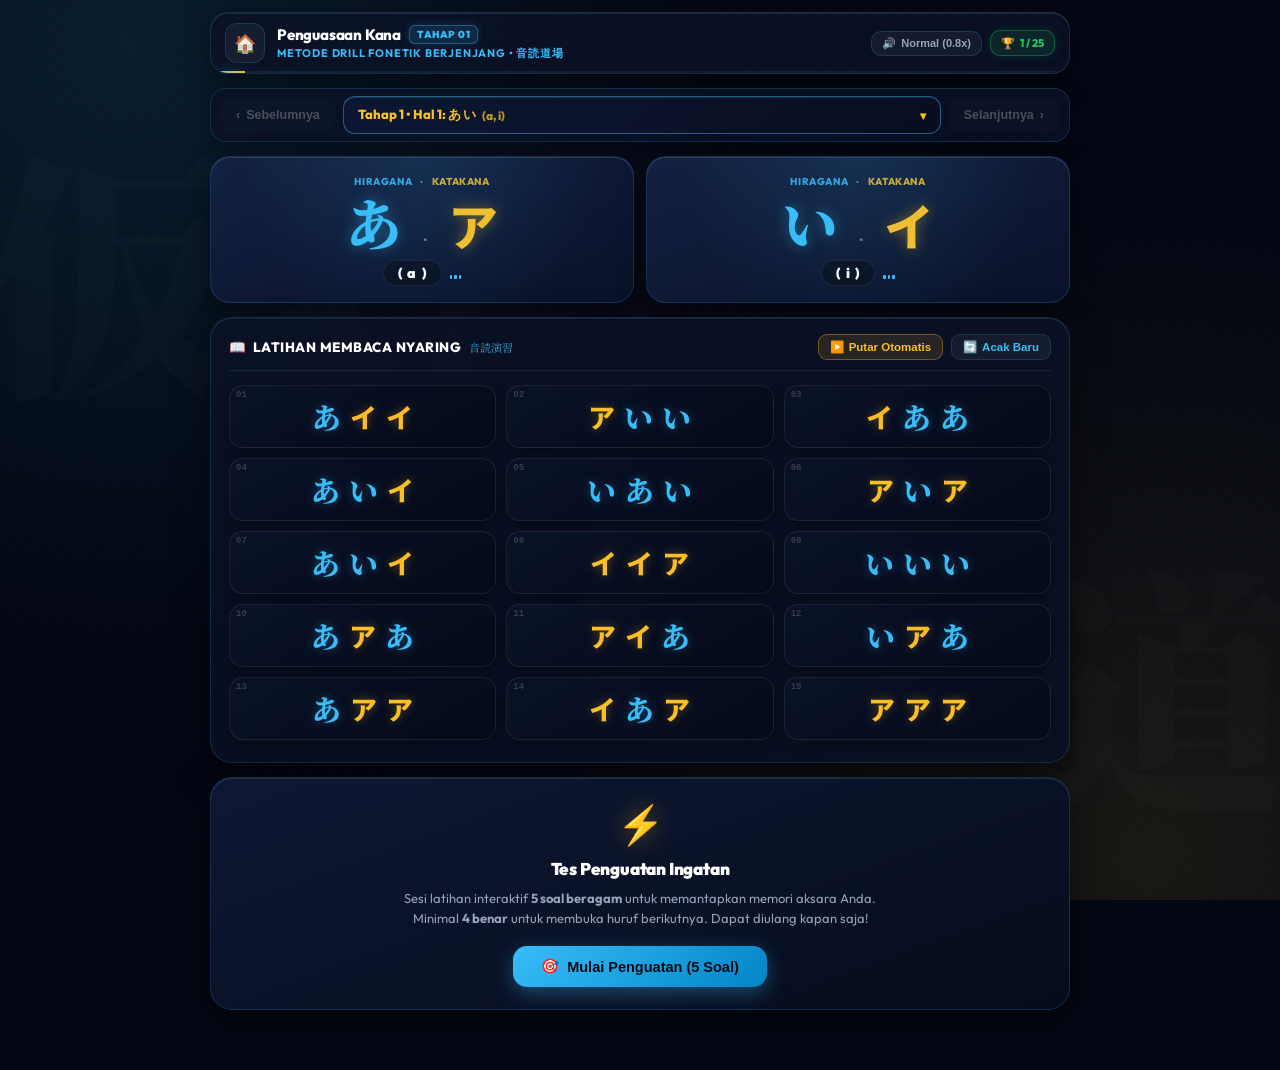
==== commit c692a48a: "Add files via upload" ====
--- a/modules/kana/index.html
+++ b/modules/kana/index.html
@@ -13,7 +13,7 @@
     href="https://fonts.googleapis.com/css2?family=Noto+Sans+JP:wght@700;800;900&family=Noto+Serif+JP:wght@700;800;900&family=Outfit:wght@400;500;600;700;800;900&display=swap"
     rel="stylesheet">
 
-  <link rel="stylesheet" href="style.css?v=10.10">
+  <link rel="stylesheet" href="style.css?v=10.11">
 </head>
 
 <body>
@@ -127,8 +127,8 @@
   </div>
 
   <!-- SCRIPTS -->
-  <script src="data.js?v=10.10"></script>
-  <script src="script.js?v=10.10"></script>
+  <script src="data.js?v=10.11"></script>
+  <script src="script.js?v=10.11"></script>
 </body>
 
 </html>
--- a/modules/kana/style.css
+++ b/modules/kana/style.css
@@ -839,6 +839,15 @@
   transform: scale(1.02);
 }
 
+.iqra-3char-box span {
+  display: inline-block;
+  transition: transform 0.14s ease;
+}
+
+.iqra-3char-box span.char-speaking {
+  transform: scale(1.22);
+}
+
 .k-char-hira {
   font-family: var(--font-jp-serif);
   font-size: clamp(23px, 5.5vw, 29px);
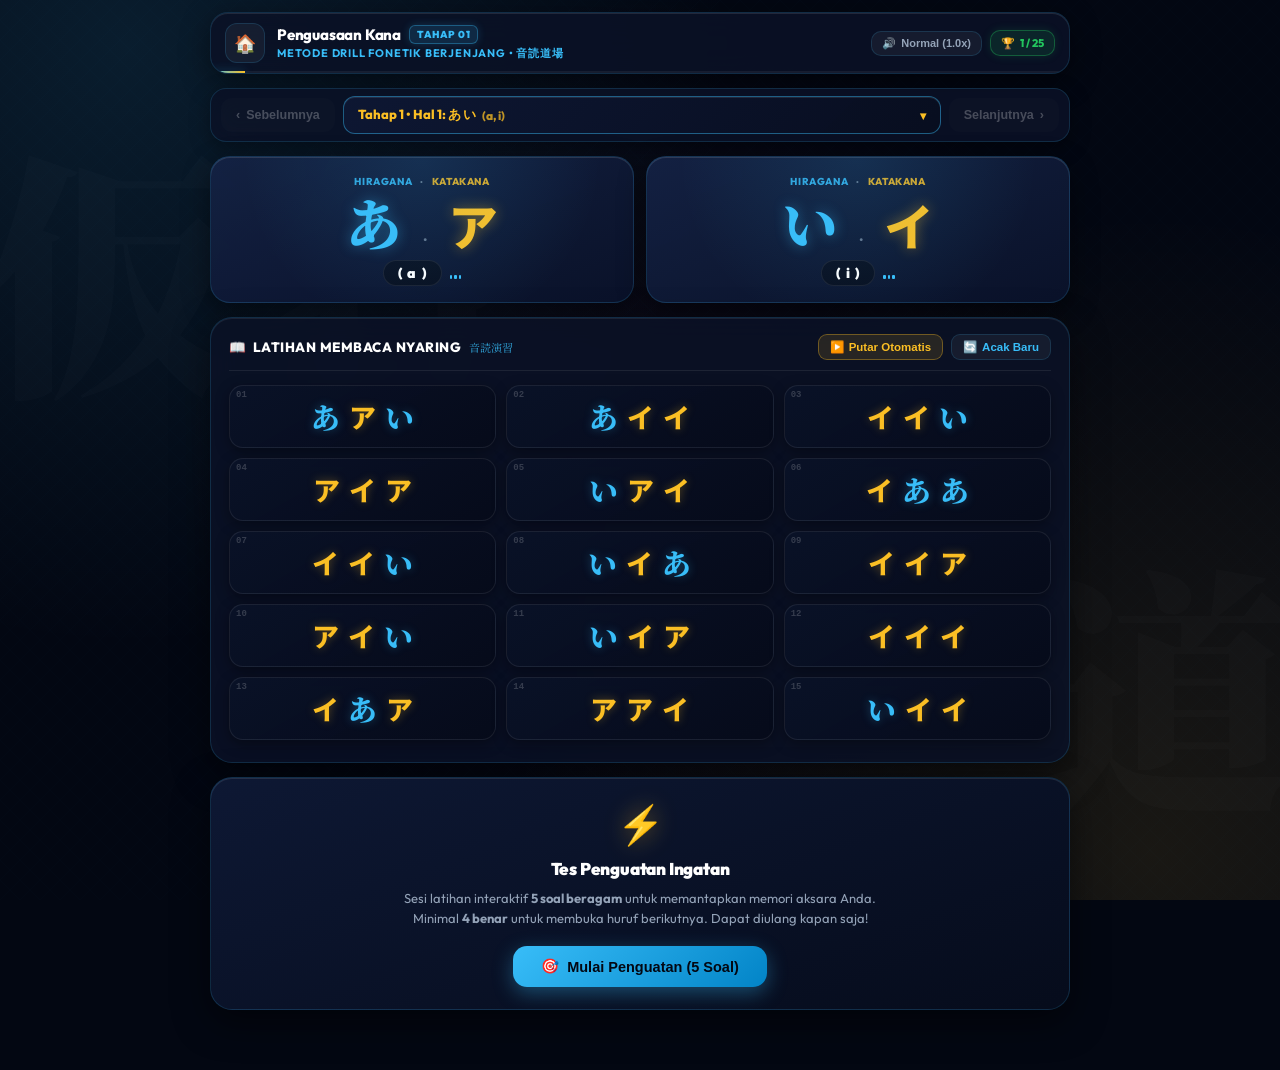
==== commit 435d3c79: "Add files via upload" ====
--- a/modules/kana/index.html
+++ b/modules/kana/index.html
@@ -13,7 +13,7 @@
     href="https://fonts.googleapis.com/css2?family=Noto+Sans+JP:wght@700;800;900&family=Noto+Serif+JP:wght@700;800;900&family=Outfit:wght@400;500;600;700;800;900&display=swap"
     rel="stylesheet">
 
-  <link rel="stylesheet" href="style.css?v=10.11">
+  <link rel="stylesheet" href="style.css?v=10.12">
 </head>
 
 <body>
@@ -45,7 +45,7 @@
       <div class="nav-right-group">
         <!-- Pengatur Tempo Lafal -->
         <button type="button" class="btn-speed-toggle" id="btn-speed-toggle" onclick="KanaApp.toggleSpeed()" title="Ubah Kecepatan Suara">
-          <span>🔊</span> <span id="speed-label"><span class="speed-text-full">Normal </span>(0.8x)</span>
+          <span>🔊</span> <span id="speed-label"><span class="speed-text-full">Normal </span>(1.0x)</span>
         </button>
 
         <!-- Progress Counter -->
@@ -127,8 +127,8 @@
   </div>
 
   <!-- SCRIPTS -->
-  <script src="data.js?v=10.11"></script>
-  <script src="script.js?v=10.11"></script>
+  <script src="data.js?v=10.12"></script>
+  <script src="script.js?v=10.12"></script>
 </body>
 
 </html>
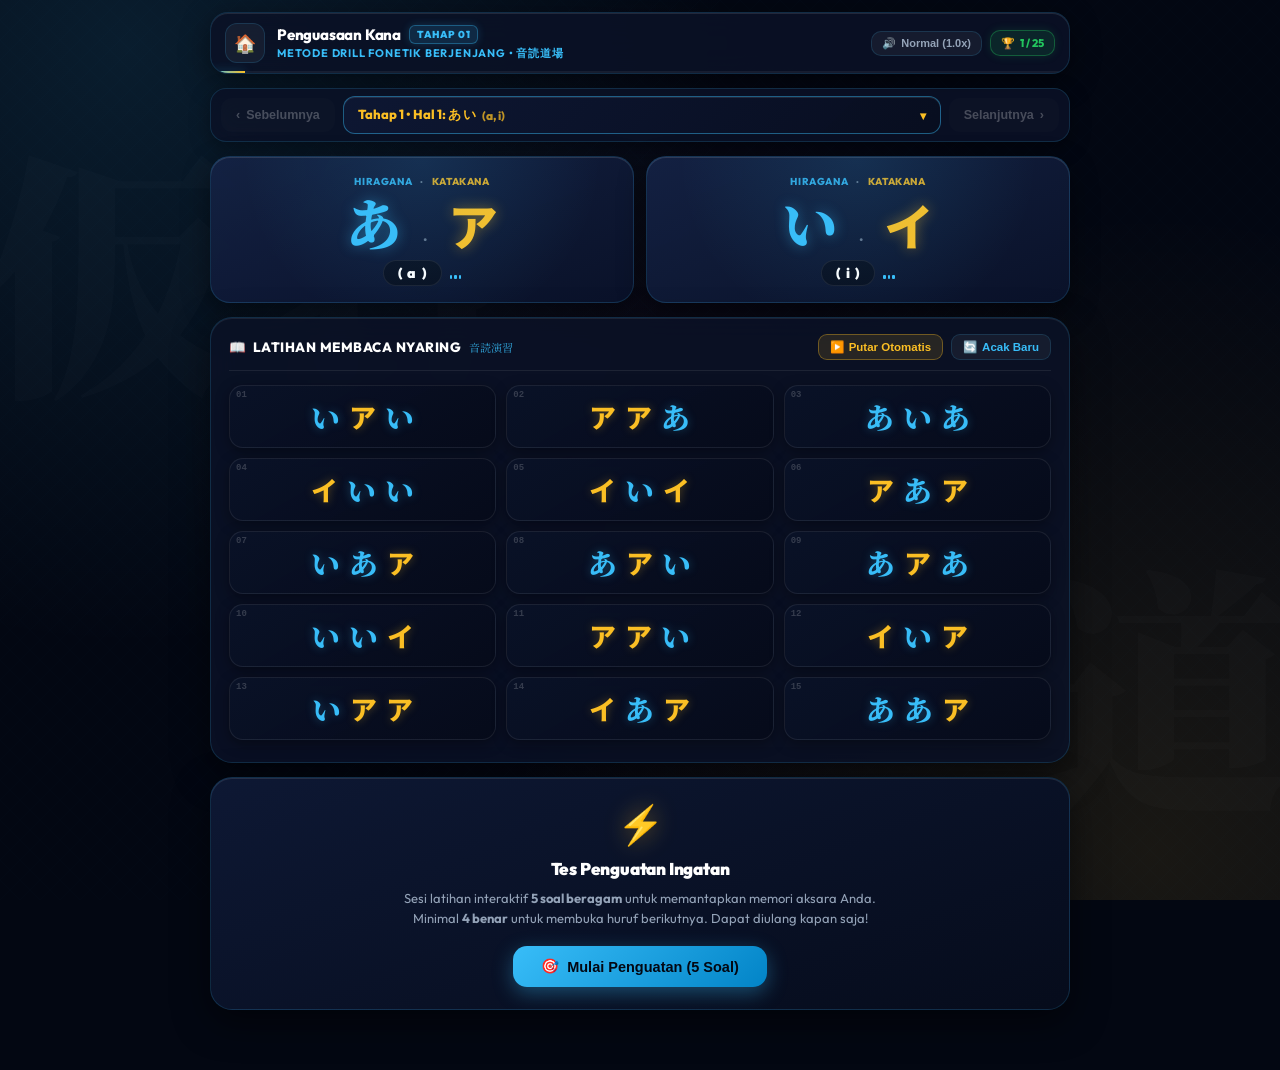
==== commit 2c9f56c7: "Add files via upload" ====
--- a/modules/kana/index.html
+++ b/modules/kana/index.html
@@ -13,7 +13,7 @@
     href="https://fonts.googleapis.com/css2?family=Noto+Sans+JP:wght@700;800;900&family=Noto+Serif+JP:wght@700;800;900&family=Outfit:wght@400;500;600;700;800;900&display=swap"
     rel="stylesheet">
 
-  <link rel="stylesheet" href="style.css?v=10.12">
+  <link rel="stylesheet" href="style.css?v=10.13">
 </head>
 
 <body>
@@ -127,8 +127,8 @@
   </div>
 
   <!-- SCRIPTS -->
-  <script src="data.js?v=10.12"></script>
-  <script src="script.js?v=10.12"></script>
+  <script src="data.js?v=10.13"></script>
+  <script src="script.js?v=10.13"></script>
 </body>
 
 </html>
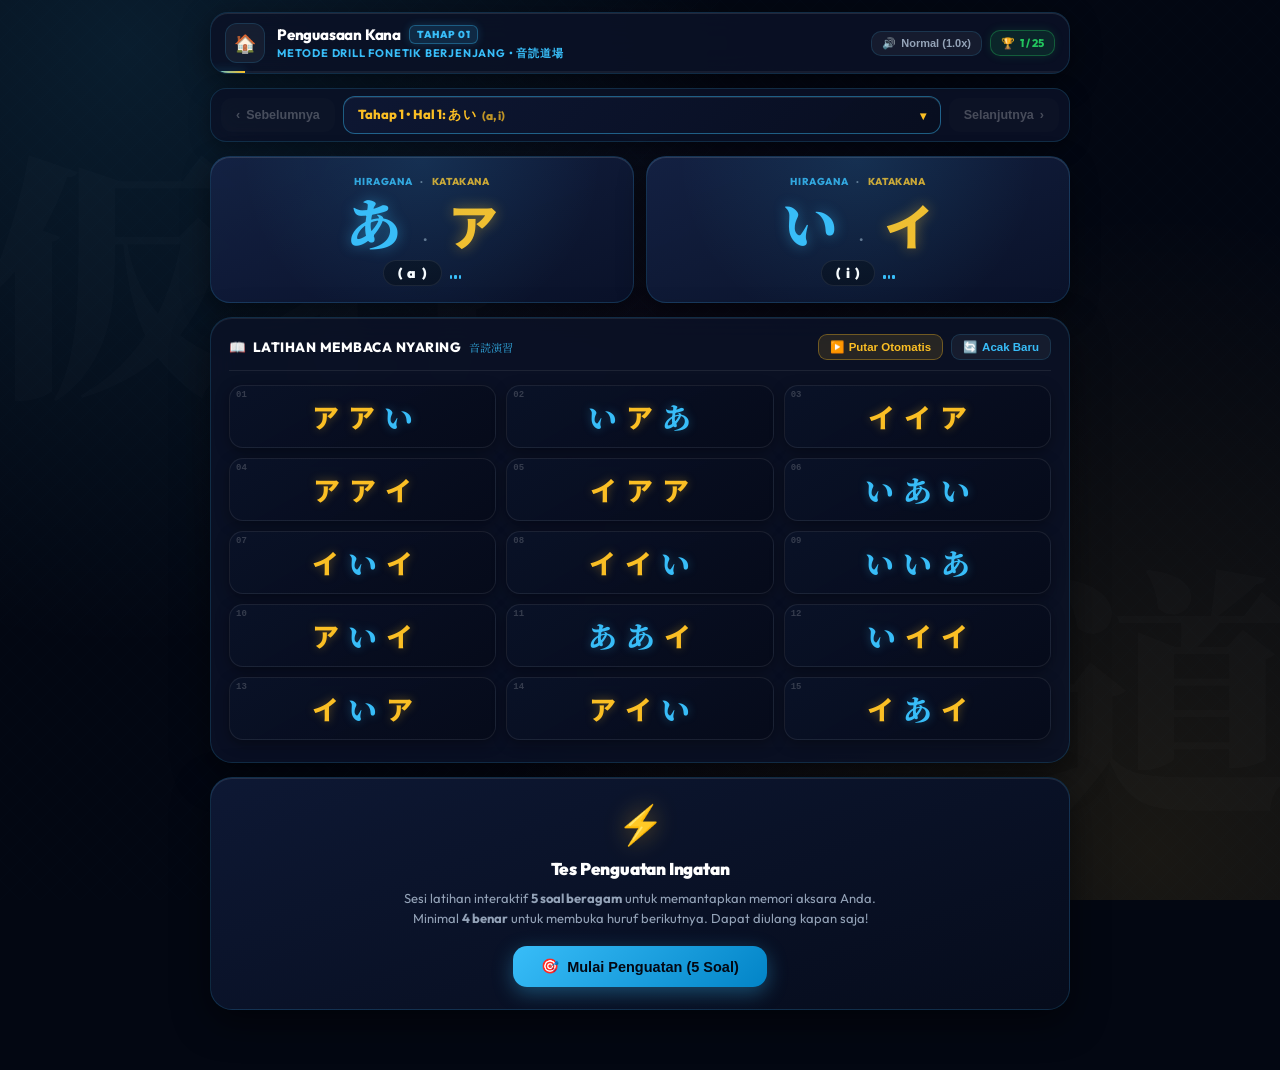
==== commit 17049914: "Add files via upload" ====
--- a/modules/kana/index.html
+++ b/modules/kana/index.html
@@ -13,7 +13,7 @@
     href="https://fonts.googleapis.com/css2?family=Noto+Sans+JP:wght@700;800;900&family=Noto+Serif+JP:wght@700;800;900&family=Outfit:wght@400;500;600;700;800;900&display=swap"
     rel="stylesheet">
 
-  <link rel="stylesheet" href="style.css?v=10.13">
+  <link rel="stylesheet" href="style.css?v=10.14">
 </head>
 
 <body>
@@ -127,8 +127,8 @@
   </div>
 
   <!-- SCRIPTS -->
-  <script src="data.js?v=10.13"></script>
-  <script src="script.js?v=10.13"></script>
+  <script src="data.js?v=10.14"></script>
+  <script src="script.js?v=10.14"></script>
 </body>
 
 </html>
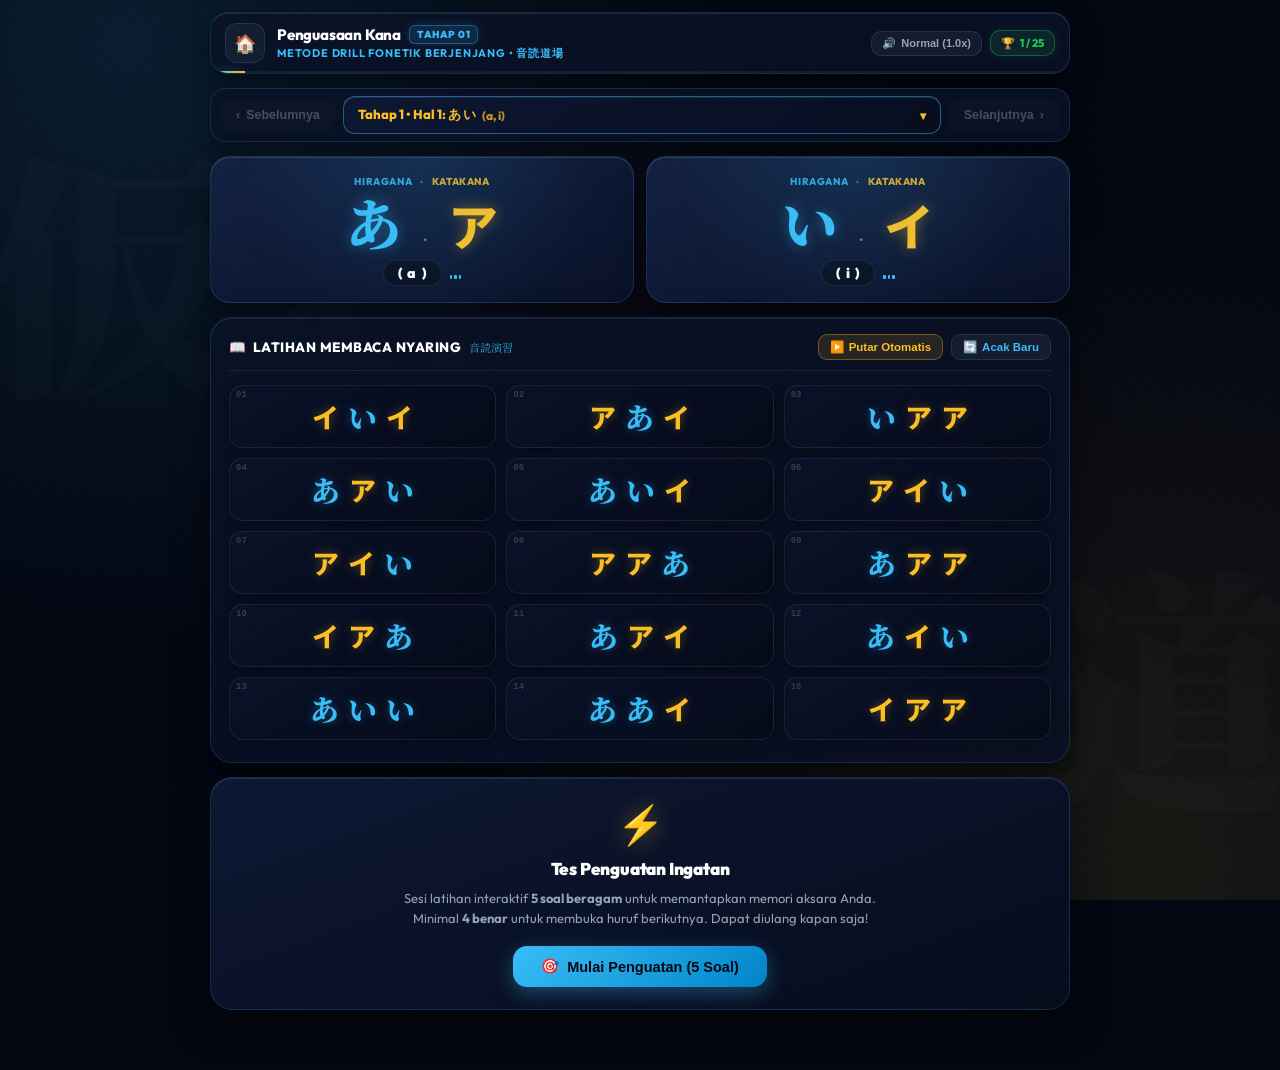
==== commit fe6fbde9: "Add files via upload" ====
--- a/modules/kana/index.html
+++ b/modules/kana/index.html
@@ -13,7 +13,7 @@
     href="https://fonts.googleapis.com/css2?family=Noto+Sans+JP:wght@700;800;900&family=Noto+Serif+JP:wght@700;800;900&family=Outfit:wght@400;500;600;700;800;900&display=swap"
     rel="stylesheet">
 
-  <link rel="stylesheet" href="style.css?v=10.14">
+  <link rel="stylesheet" href="style.css?v=10.15">
 </head>
 
 <body>
@@ -127,8 +127,8 @@
   </div>
 
   <!-- SCRIPTS -->
-  <script src="data.js?v=10.14"></script>
-  <script src="script.js?v=10.14"></script>
+  <script src="data.js?v=10.15"></script>
+  <script src="script.js?v=10.15"></script>
 </body>
 
 </html>
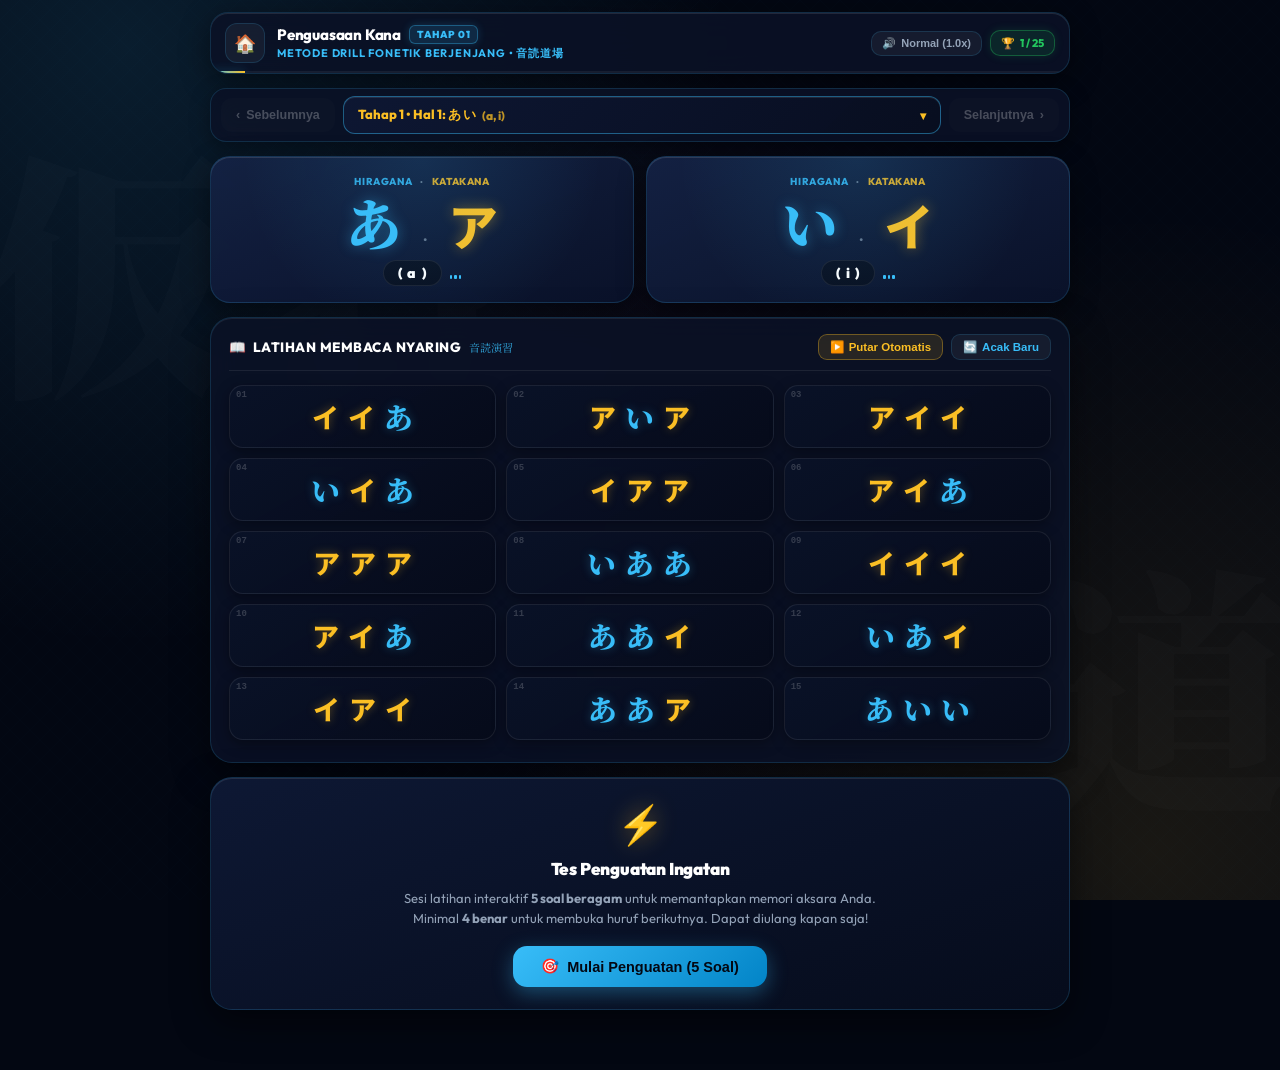
==== commit c9e821f5: "Add files via upload" ====
--- a/modules/kana/index.html
+++ b/modules/kana/index.html
@@ -13,7 +13,7 @@
     href="https://fonts.googleapis.com/css2?family=Noto+Sans+JP:wght@700;800;900&family=Noto+Serif+JP:wght@700;800;900&family=Outfit:wght@400;500;600;700;800;900&display=swap"
     rel="stylesheet">
 
-  <link rel="stylesheet" href="style.css?v=10.15">
+  <link rel="stylesheet" href="style.css?v=10.16">
 </head>
 
 <body>
@@ -127,8 +127,8 @@
   </div>
 
   <!-- SCRIPTS -->
-  <script src="data.js?v=10.15"></script>
-  <script src="script.js?v=10.15"></script>
+  <script src="data.js?v=10.16"></script>
+  <script src="script.js?v=10.16"></script>
 </body>
 
 </html>
--- a/modules/kana/style.css
+++ b/modules/kana/style.css
@@ -1478,9 +1478,19 @@
 }
 
 .scramble-word-hint {
+  display: flex;
+  flex-wrap: wrap;
+  align-items: center;
+  justify-content: center;
+  gap: 8px;
   font-size: 13.5px;
   font-weight: 800;
   color: var(--text-sub);
+}
+
+.scramble-word-hint .script-badge {
+  font-size: 10px;
+  padding: 2px 9px;
 }
 
 .scramble-slots-row {
@@ -1510,6 +1520,30 @@
   border-color: var(--hira-color);
   background: rgba(56, 189, 248, 0.15);
   box-shadow: 0 0 14px var(--hira-glow);
+}
+
+.scramble-arena.is-kata .scramble-slot.filled {
+  border-color: var(--kata-color);
+  background: rgba(251, 191, 36, 0.15);
+  box-shadow: 0 0 14px var(--kata-glow);
+}
+
+.scramble-arena .scramble-slot.correct {
+  border-style: solid;
+  border-color: var(--success);
+  background: rgba(34, 197, 94, 0.28);
+  color: #86efac;
+  box-shadow: 0 0 18px var(--success-glow);
+  animation: correctBounce 0.45s cubic-bezier(0.175, 0.885, 0.32, 1.275);
+}
+
+.scramble-arena .scramble-slot.wrong {
+  border-style: solid;
+  border-color: var(--danger);
+  background: rgba(239, 68, 68, 0.28);
+  color: #fca5a5;
+  box-shadow: 0 0 16px var(--danger-glow);
+  animation: shakeWrong 0.4s ease-in-out;
 }
 
 .scramble-tiles-row {
@@ -2021,6 +2055,29 @@
     padding: 1px 5px;
     left: 8px;
   }
+
+  /* Model 6 (Susun Kata): rapatkan balok agar 5 pilihan pas 1 baris di ponsel */
+  .scramble-slots-row {
+    min-height: 50px;
+  }
+
+  .scramble-slot {
+    width: 50px;
+    height: 50px;
+    font-size: 25px;
+    border-radius: 12px;
+  }
+
+  .scramble-tiles-row {
+    gap: 7px;
+  }
+
+  .scramble-tile {
+    width: 48px;
+    height: 48px;
+    font-size: 24px;
+    border-radius: 11px;
+  }
 }
 
 /* ==========================================================================
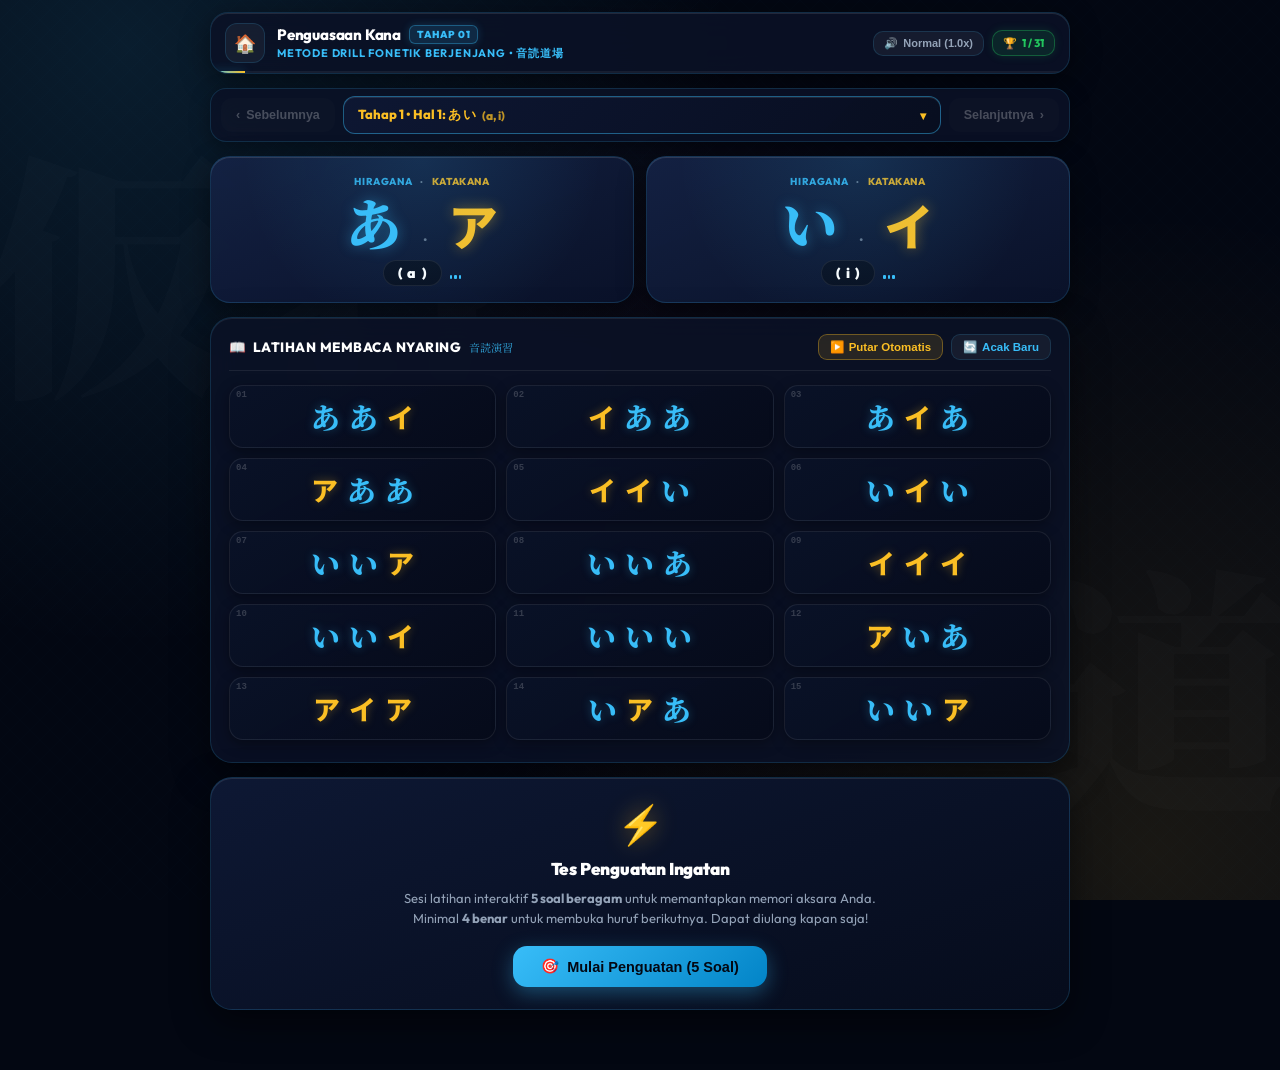
==== commit ef0cf19c: "Add files via upload" ====
--- a/modules/kana/index.html
+++ b/modules/kana/index.html
@@ -13,7 +13,7 @@
     href="https://fonts.googleapis.com/css2?family=Noto+Sans+JP:wght@700;800;900&family=Noto+Serif+JP:wght@700;800;900&family=Outfit:wght@400;500;600;700;800;900&display=swap"
     rel="stylesheet">
 
-  <link rel="stylesheet" href="style.css?v=10.16">
+  <link rel="stylesheet" href="style.css?v=10.17">
 </head>
 
 <body>
@@ -51,12 +51,12 @@
         <!-- Progress Counter -->
         <div class="progress-pill">
           <span>🏆</span>
-          <span id="nav-progress-text">1 / 25</span>
+          <span id="nav-progress-text">1 / 31</span>
         </div>
       </div>
     </header>
 
-    <!-- 2. PAGE NAVIGATION BAR (‹ HAL X / 25 › DENGAN CUSTOM POPOVER) -->
+    <!-- 2. PAGE NAVIGATION BAR (‹ HAL X / 31 › DENGAN CUSTOM POPOVER) -->
     <nav class="page-nav-bar">
       <button type="button" class="btn-page-step" id="btn-prev-page" onclick="KanaApp.stepPage(-1)" title="Halaman Sebelumnya">
         <span>‹</span> <span class="step-label-text">Sebelumnya</span>
@@ -127,8 +127,8 @@
   </div>
 
   <!-- SCRIPTS -->
-  <script src="data.js?v=10.16"></script>
-  <script src="script.js?v=10.16"></script>
+  <script src="data.js?v=10.17"></script>
+  <script src="script.js?v=10.17"></script>
 </body>
 
 </html>
